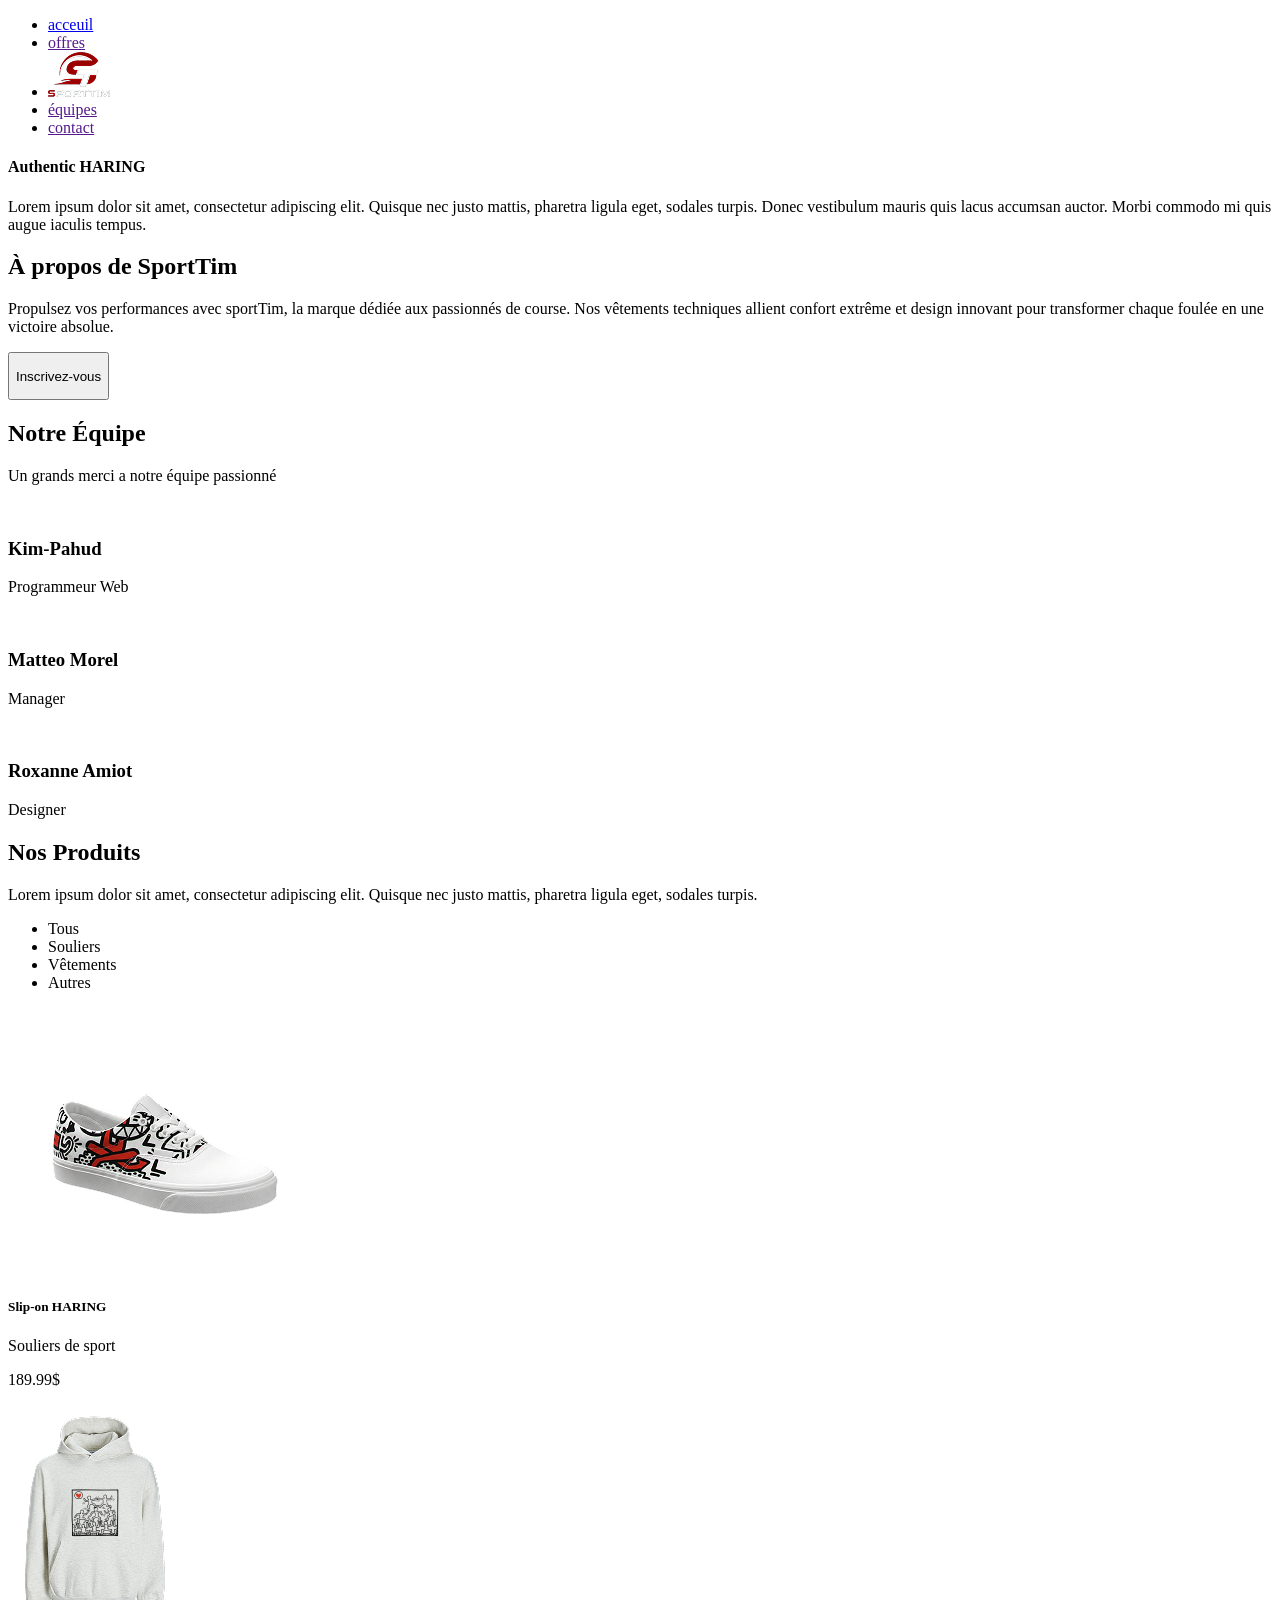
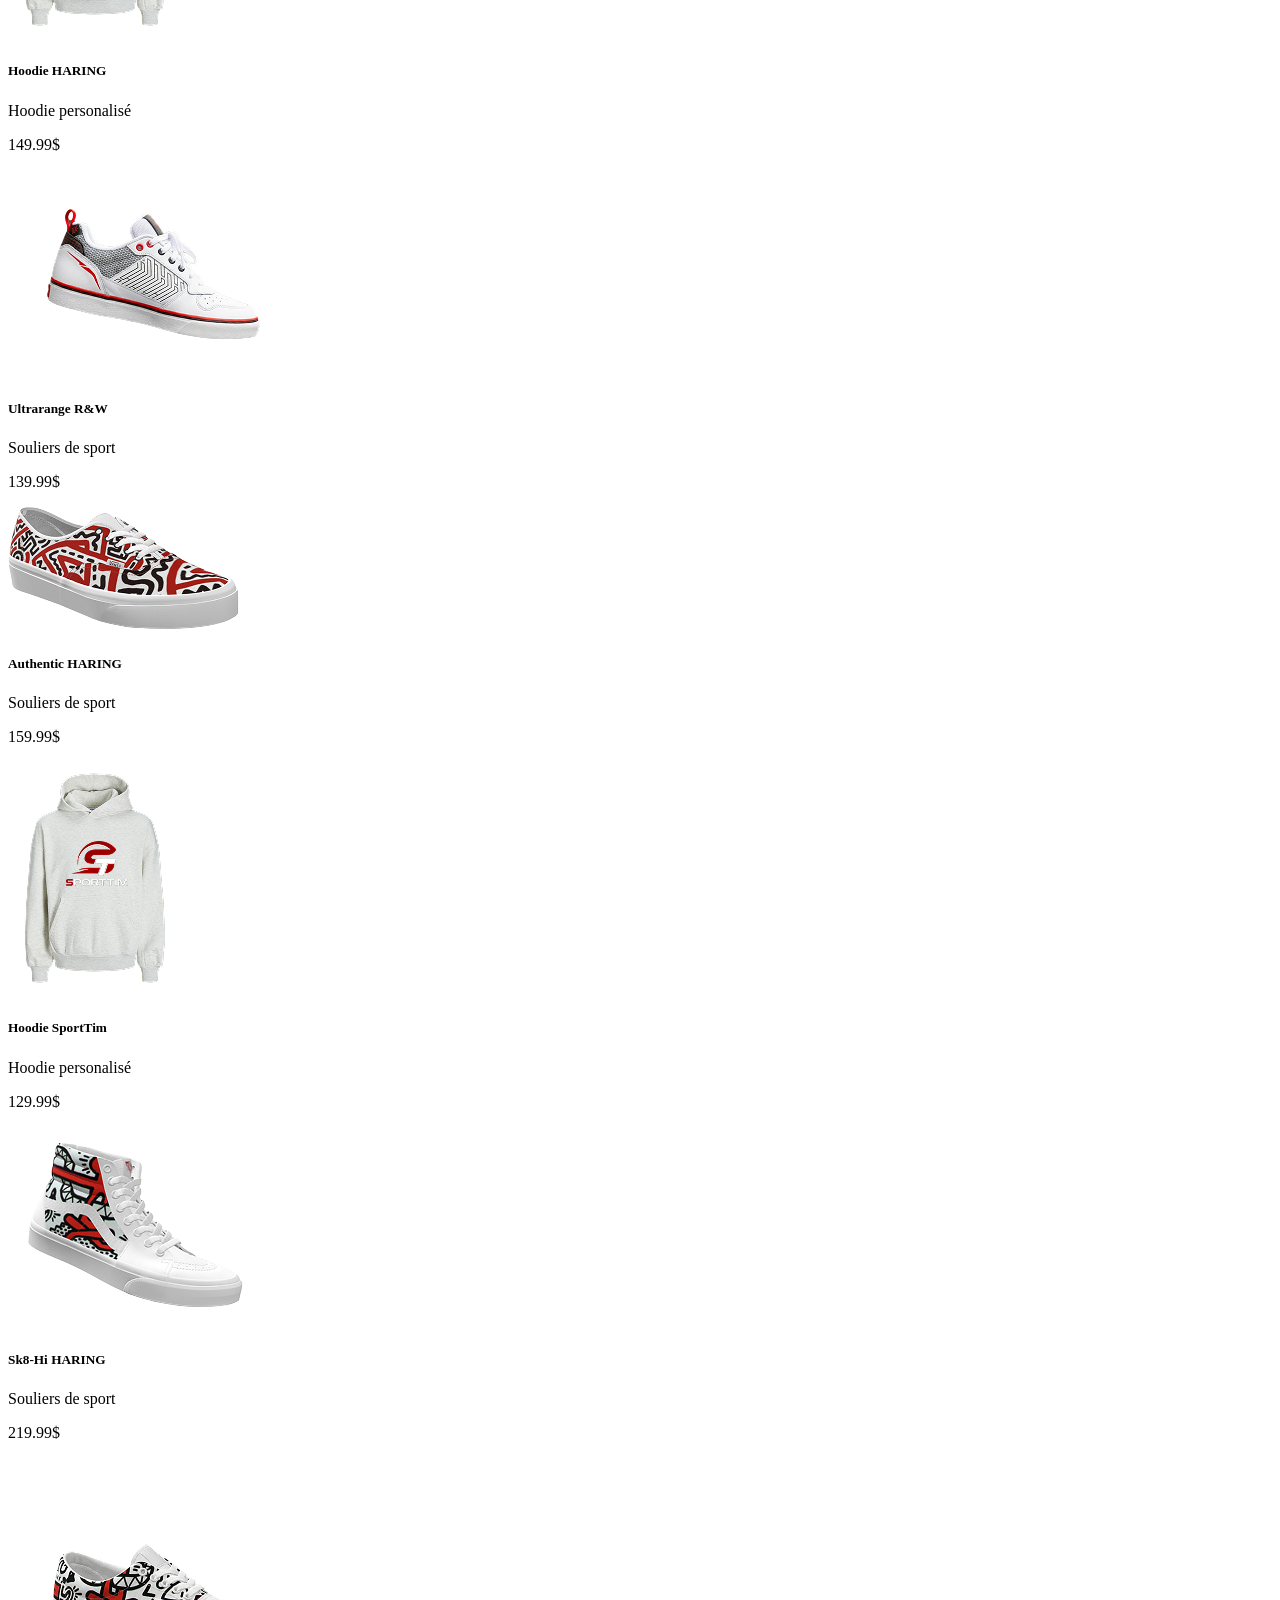
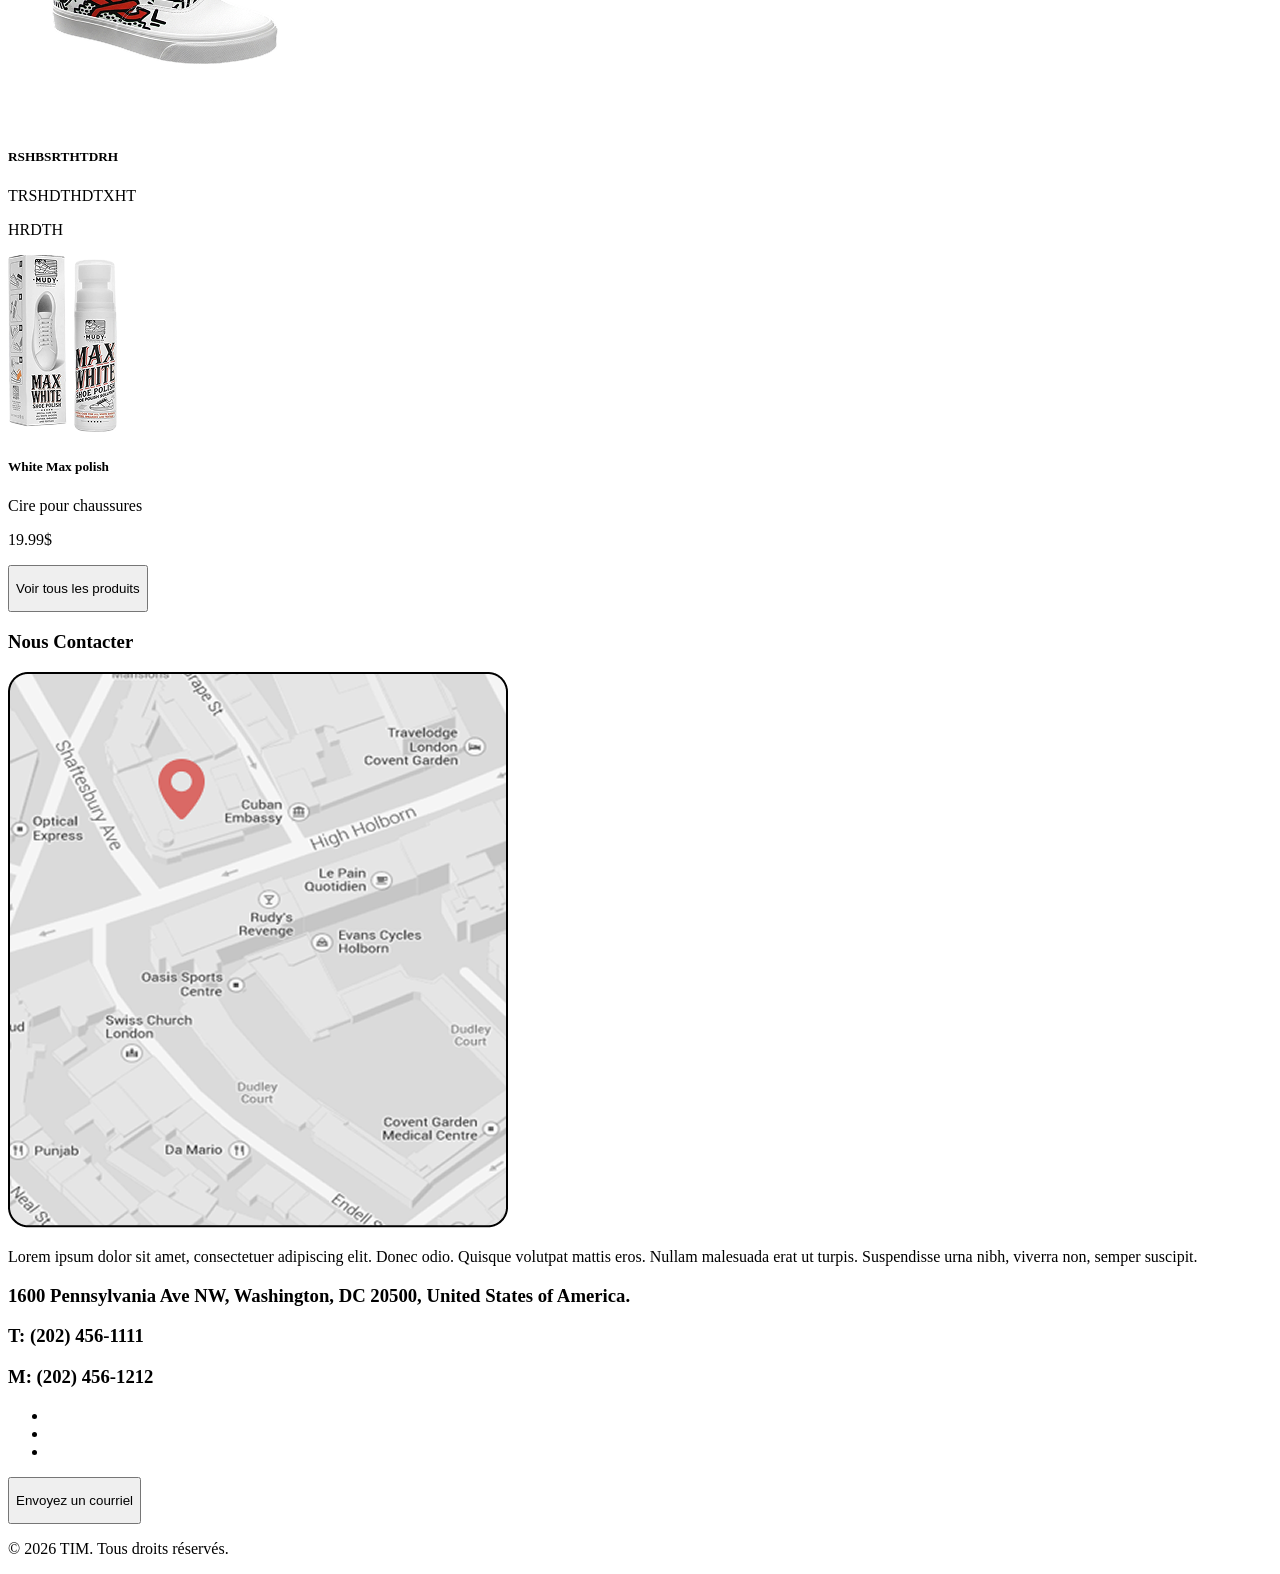
==== index.html @ d2d7f0b5 "Files created + home page HTML done" ====
<!DOCTYPE html>
<html lang="fr">

<head>
    <meta charset="UTF-8">
    <meta name="viewport" content="width=device-width, initial-scale=1.0">
    <link rel="preconnect" href="https://fonts.googleapis.com">
    <link rel="preconnect" href="https://fonts.gstatic.com" crossorigin>
    <link
        href="https://fonts.googleapis.com/css2?family=Encode+Sans:wght@100..900&family=Work+Sans:ital,wght@0,100..900;1,100..900&display=swap"
        rel="stylesheet">
    <link rel="stylesheet" href="normalise.css">
    <link rel="stylesheet" href="styles.css">
    <script src="js/script.js"></script>
    <title>SportTim</title>
</head>

<body>

    <head class="acceuil">
        <div class="wrapper">
            <nav>
                <ul>
                    <li><a href="index.html">acceuil</a></li>
                    <li><a href="">offres</a></li>
                    <li><a href="index.html"><img src="images/Logo.png" alt="logo"></a></li>
                    <li><a href="">équipes</a></li>
                    <li><a href="">contact</a></li>
                </ul>
            </nav>
        </div>
    </head>

    <section class="Ahero">
        <div class="wrapper">
            <div class="HinfoBox">
                <h4>Authentic HARING</h4>
                <p>
                    Lorem ipsum dolor sit amet, consectetur adipiscing elit. Quisque nec justo mattis, pharetra ligula
                    eget, sodales turpis. Donec vestibulum mauris quis lacus accumsan auctor. Morbi commodo mi quis
                    augue iaculis tempus.
                </p>
            </div>
        </div>
    </section>

    <section class="àpropos">
        <div class="wrapper">
            <h1>À propos de SportTim</h1>
            <p>Propulsez vos performances avec sportTim, la marque dédiée aux passionnés de course. Nos vêtements
                techniques allient confort extrême et design innovant pour transformer chaque foulée en une victoire
                absolue.</p>
            <button>
                <p class="p3">Inscrivez-vous</p>
            </button>
        </div>
    </section>

    <section class="team">
        <div class="wrapper">
            <h1>Notre Équipe</h1>
            <p>Un grands merci a notre équipe passionné</p>
            <div class="TeamCardContainer">

                <article class="Acardteam">
                    <img src="" alt="">
                    <h3>Kim-Pahud</h3>
                    <p>Programmeur Web</p>
                </article>

                <article class="Acardteam">
                    <img src="" alt="">
                    <h3>Matteo Morel</h3>
                    <p>Manager</p>
                </article>

                <article class="Acardteam">
                    <img src="" alt="">
                    <h3>Roxanne Amiot</h3>
                    <p>Designer</p>
                </article>
            </div>

        </div>
    </section>

    <section class="Aproduits">
        <div class="wrapper">
            <h1>Nos Produits</h1>
            <p>Lorem ipsum dolor sit amet, consectetur adipiscing elit. Quisque nec justo mattis, pharetra ligula eget,
                sodales turpis. </p>
            <nav>
                <ul>
                    <li><a href=""></a>Tous</li>
                    <li><a href=""></a>Souliers</li>
                    <li><a href=""></a>Vêtements</li>
                    <li><a href=""></a>Autres</li>
                </ul>
            </nav>
            <div class="Aarticlecontainer">
                <article class="Acardproduit">
                    <div class="Acardimage">
                        <img src="images/Produit1.png" alt="Slip-on HARING">
                    </div>
                    <div class="AtextCard">
                        <h5>Slip-on HARING</h5>
                        <p>Souliers de sport</p>
                        <p class="p2">189.99$</p>
                    </div>
                </article>

                <article class="Acardproduit">
                    <div class="Acardimage">
                        <img src="images/Produit2.png" alt="Hoodie HARING">
                    </div>
                    <div class="AtextCard">
                        <h5>Hoodie HARING</h5>
                        <p>Hoodie personalisé</p>
                        <p class="p2">149.99$</p>
                    </div>
                </article>

                <article class="Acardproduit">
                    <div class="Acardimage">
                        <img src="images/Produit3.png" alt="Ultrarange R&W">
                    </div>
                    <div class="AtextCard">
                        <h5>Ultrarange R&W</h5>
                        <p>Souliers de sport</p>
                        <p class="p2">139.99$</p>
                    </div>
                </article>

                <article class="Acardproduit">
                    <div class="Acardimage">
                        <img src="images/Produit4.png" alt="Authentic HARING ">
                    </div>
                    <div class="AtextCard">
                        <h5>Authentic HARING</h5>
                        <p>Souliers de sport</p>
                        <p class="p2">159.99$</p>
                    </div>
                </article>

                <article class="Acardproduit">
                    <div class="Acardimage">
                        <img src="images/Produit5.png" alt="Hoodie SportTim">
                    </div>
                    <div class="AtextCard">
                        <h5>Hoodie SportTim</h5>
                        <p>Hoodie personalisé</p>
                        <p class="p2">129.99$</p>
                    </div>
                </article>

                <article class="Acardproduit">
                    <div class="Acardimage">
                        <img src="images/Produit6.png" alt="Sk8-Hi HARING">
                    </div>
                    <div class="AtextCard">
                        <h5>Sk8-Hi HARING</h5>
                        <p>Souliers de sport</p>
                        <p class="p2">219.99$</p>
                    </div>
                </article>

                <article class="Acardproduit">
                    <div class="Acardimage">
                        <img src="images/Produit1.png" alt="">
                    </div>
                    <div class="AtextCard">
                        <h5>RSHBSRTHTDRH</h5>
                        <p>TRSHDTHDTXHT</p>
                        <p class="p2">HRDTH</p>
                    </div>
                </article>

                <article class="Acardproduit">
                    <div class="Acardimage">
                        <img src="images/Produit8.png" alt="White Max polish">
                    </div>
                    <div class="AtextCard">
                        <h5>White Max polish</h5>
                        <p>Cire pour chaussures</p>
                        <p class="p2">19.99$</p>
                    </div>
                </article>
            </div>
            <button>
                <p class="p3">Voir tous les produits</p>
            </button>
        </div>

    </section>

    <section class="Alocalisation">
        <div class="wrapper">
            <div class="mapBigBox">
                <h3>Nous Contacter</h3>
                <img src="images/Map.png" alt="google map screen">
                <div class="mapTextBox">
                    <p>Lorem ipsum dolor sit amet, consectetuer adipiscing elit. Donec odio. Quisque volutpat mattis
                        eros.
                        Nullam malesuada erat ut turpis. Suspendisse urna nibh, viverra non, semper suscipit.</p>
                    <h3>1600 Pennsylvania Ave NW, Washington,
                        DC 20500, United States of America.
                    </h3>
                    <h3>T: (202) 456-1111</h3>
                    <h3>M: (202) 456-1212</h3>

                    <nav>
                        <ul>
                            <li><a href=""><!-- social media icon 1--></a></li>
                            <li><a href=""><!-- social media icon 2--></a></li>
                            <li><a href=""><!-- social media icon 3--></a></li>
                        </ul>
                    </nav>
                </div>
                <button>
                    <p class="p3">Envoyez un courriel</p>
                </button>
            </div>
        </div>
    </section>

    <footer class="acceuil">
        <div class="wrapper">
            <p class="p2">© 2026 TIM. Tous droits réservés.</p>
            <!-- go top icon -->
        </div>
    </footer>
</body>

</html>
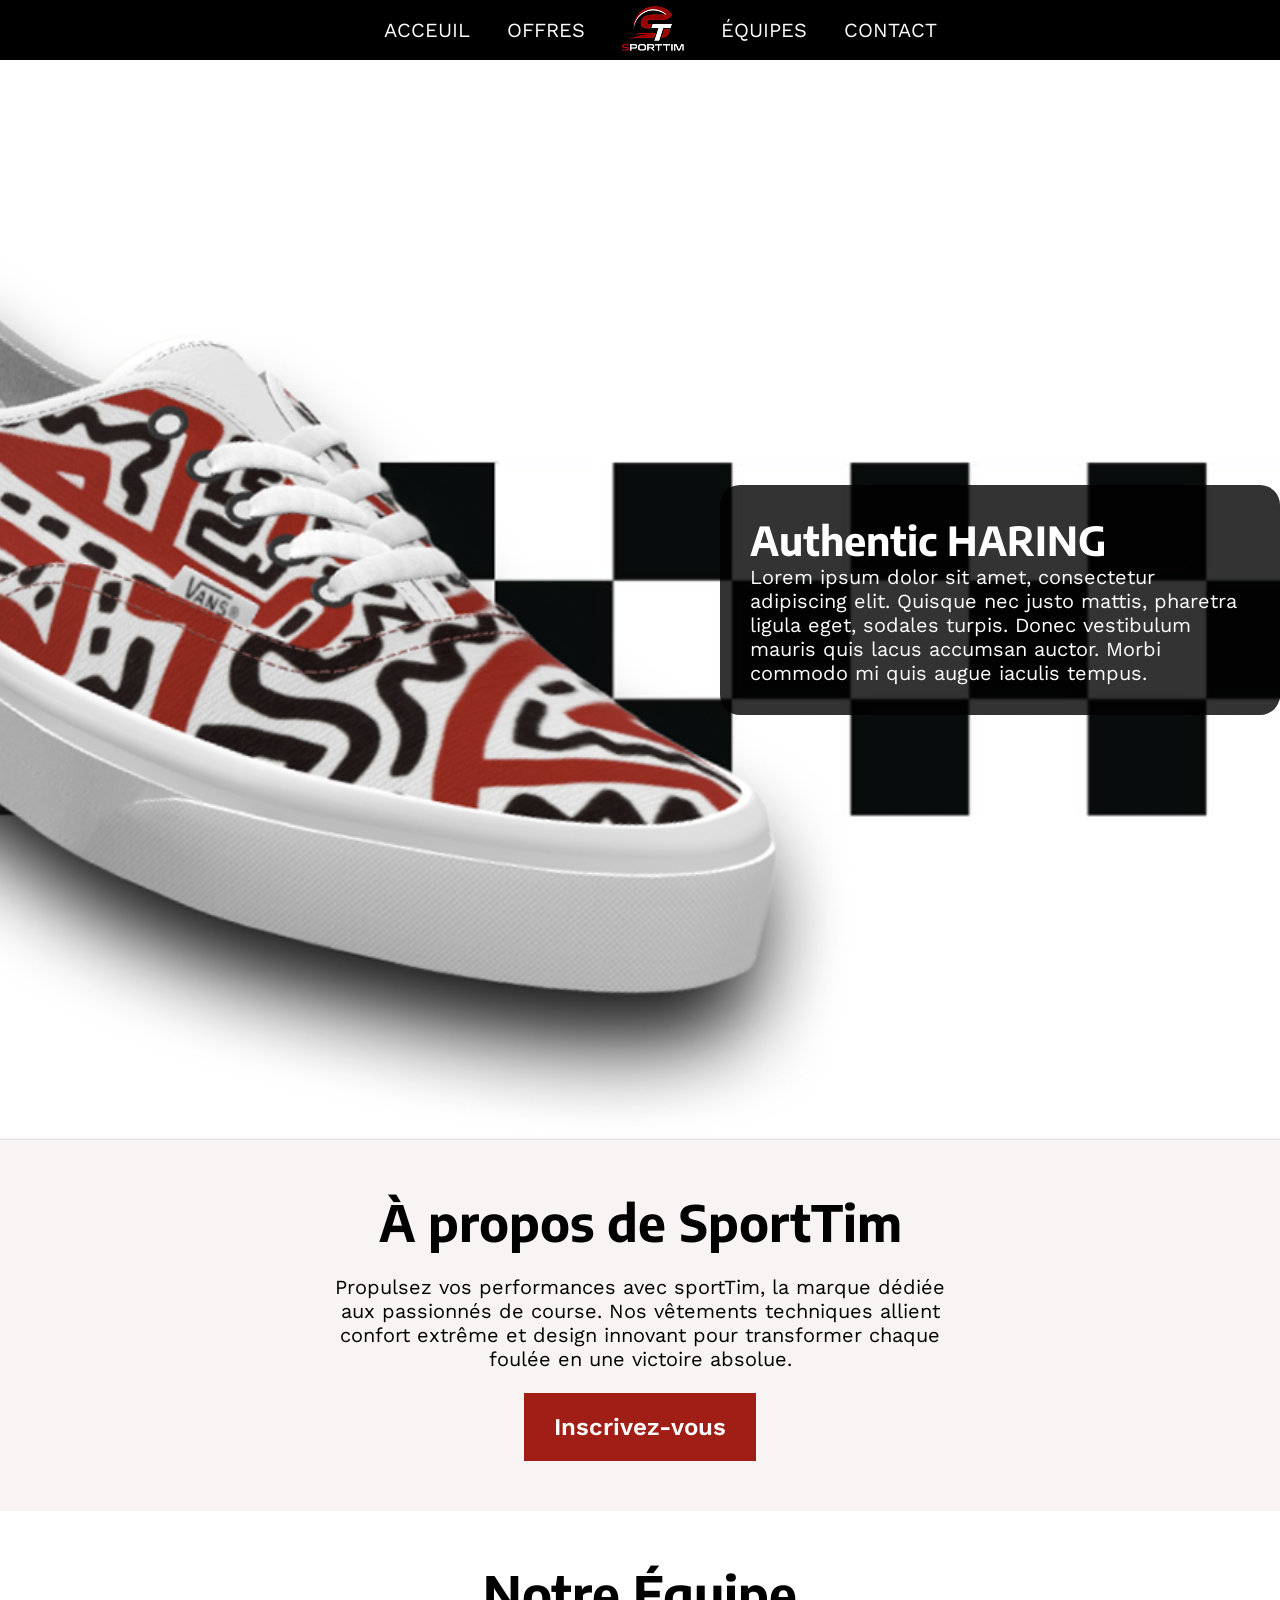
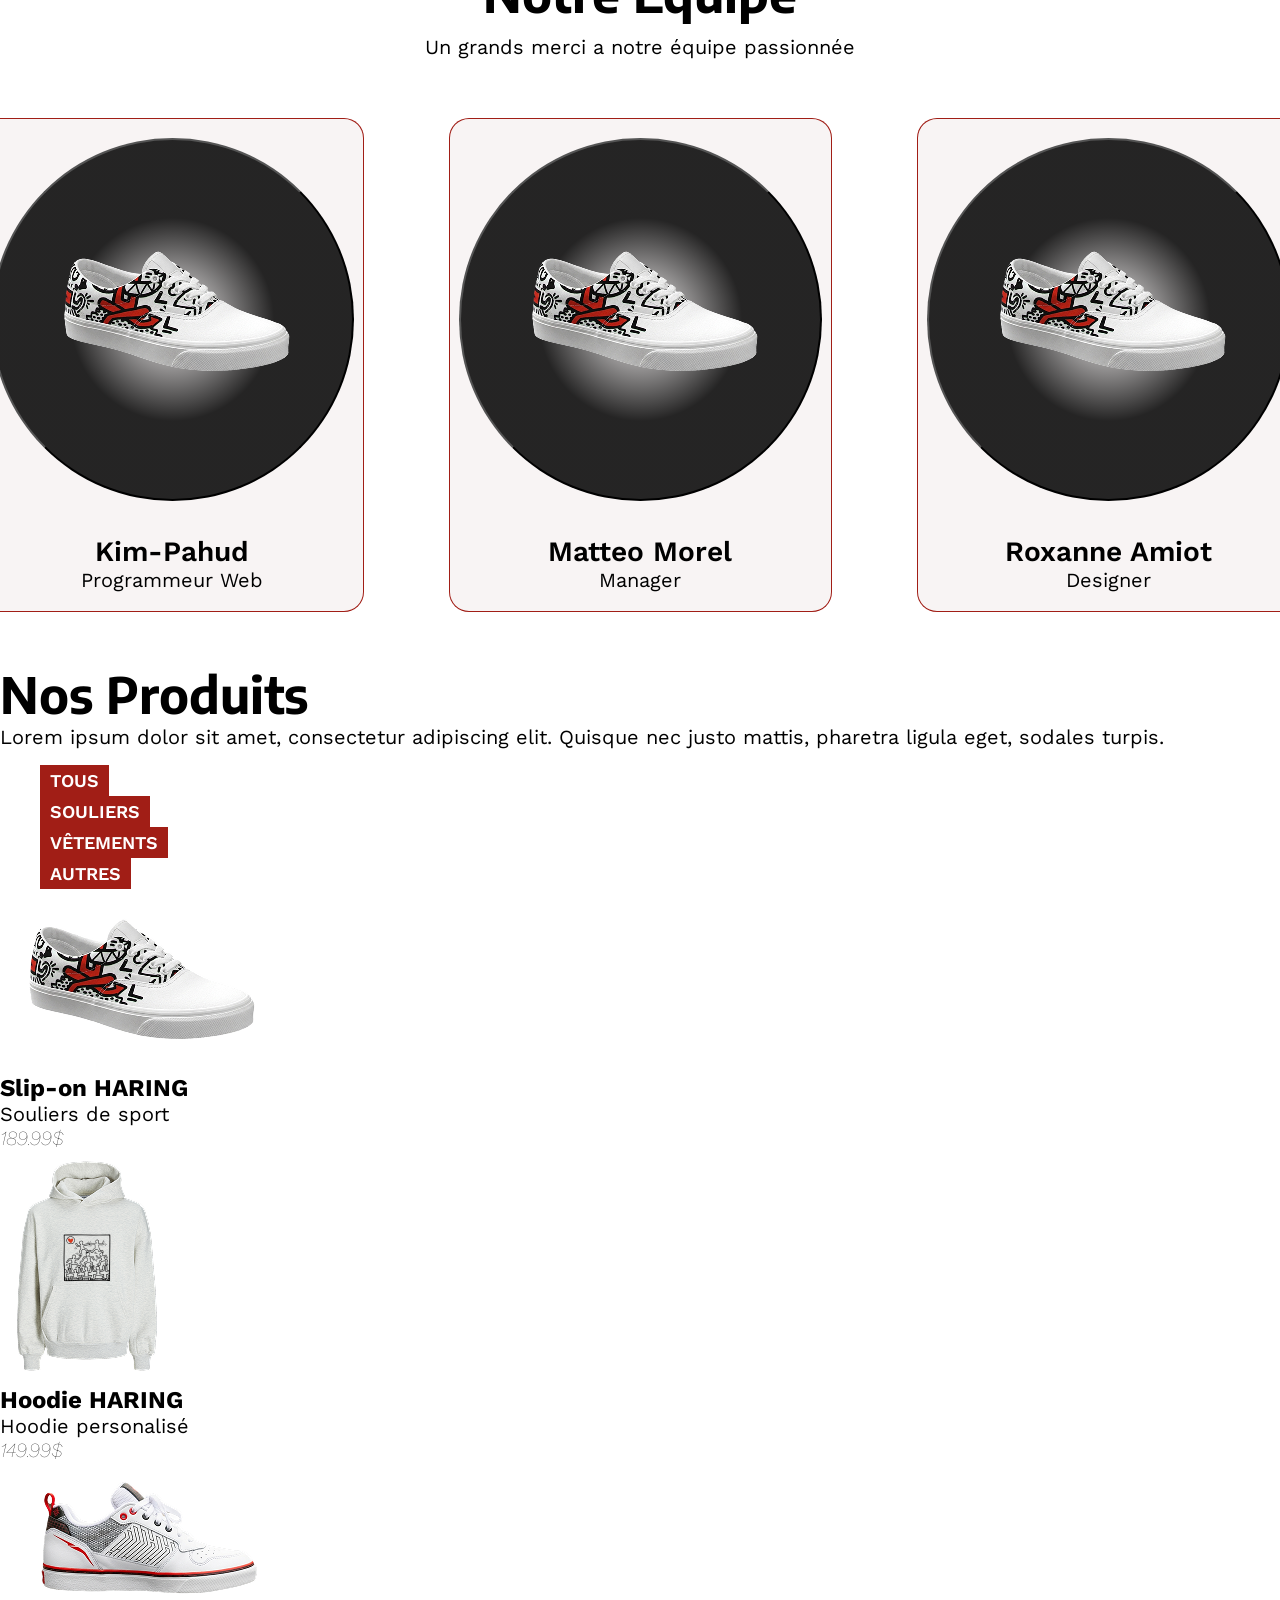
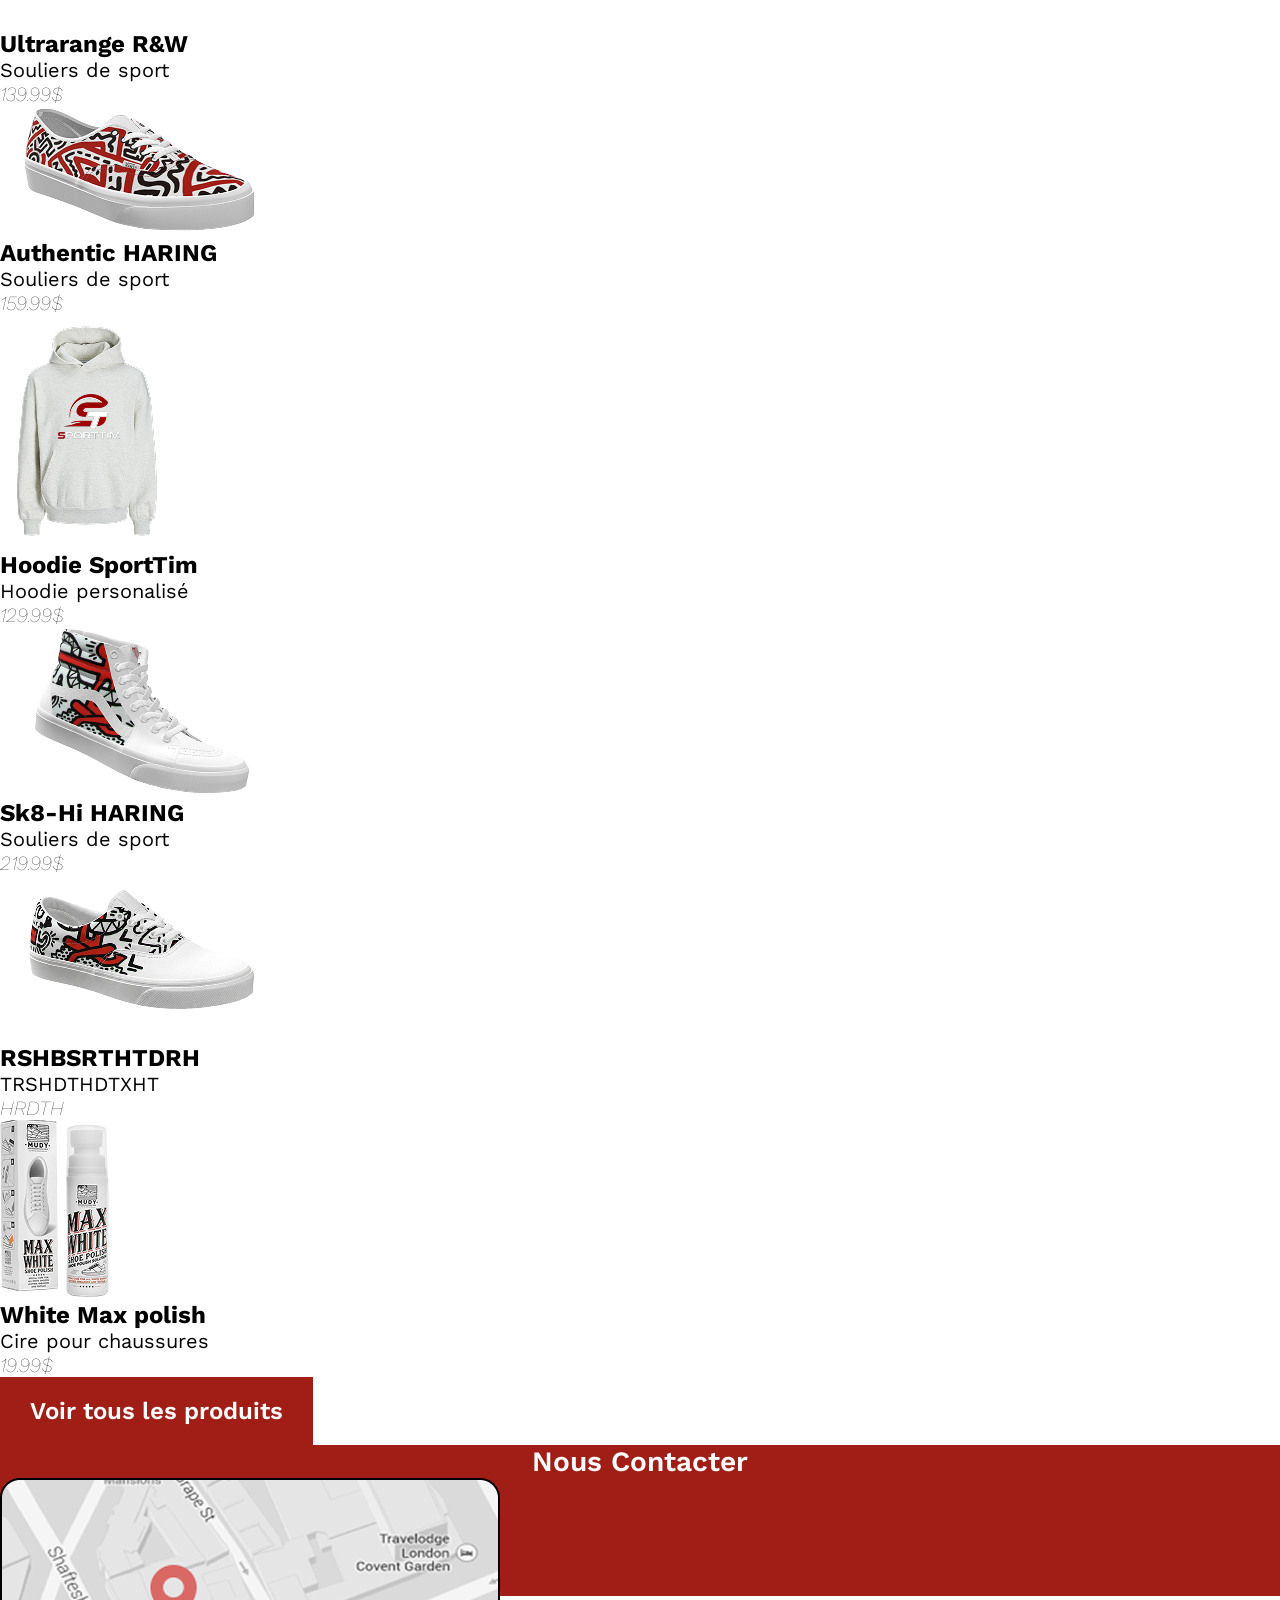
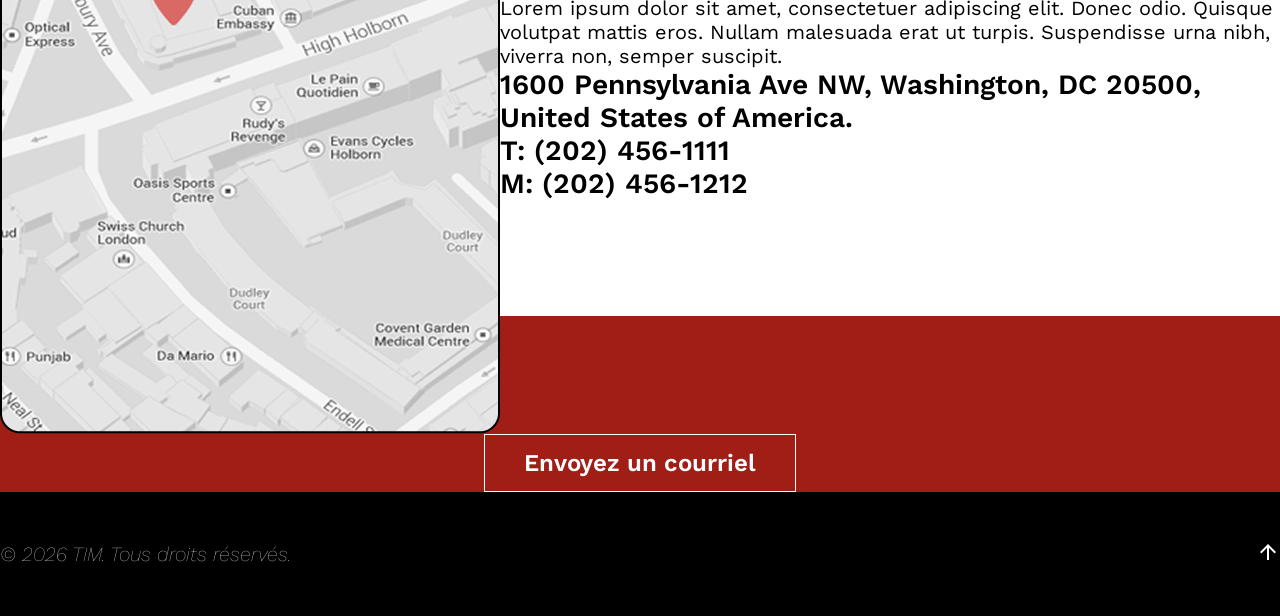
==== commit 72a98541: "Home page css progression" ====
--- a/index.html
+++ b/index.html
@@ -9,29 +9,42 @@
     <link
         href="https://fonts.googleapis.com/css2?family=Encode+Sans:wght@100..900&family=Work+Sans:ital,wght@0,100..900;1,100..900&display=swap"
         rel="stylesheet">
-    <link rel="stylesheet" href="normalise.css">
-    <link rel="stylesheet" href="styles.css">
-    <script src="js/script.js"></script>
+
+    <link rel="stylesheet"
+        href="https://fonts.googleapis.com/css2?family=Material+Symbols+Outlined:opsz,wght,FILL,GRAD@24,400,0,0" />
+    <link rel="stylesheet"
+        href="https://fonts.googleapis.com/css2?family=Material+Symbols+Outlined:opsz,wght,FILL,GRAD@24,400,0,0" />
+    <link rel="stylesheet" href="css/normalise.css">
+    <link rel="stylesheet" href="css/styles.css">
+    <script src="js/script.js" defer></script>
     <title>SportTim</title>
 </head>
 
 <body>
 
-    <head class="acceuil">
-        <div class="wrapper">
-            <nav>
+    <header class="acceuil">
+        <div class="wrapper">
+            <nav class="main">
                 <ul>
-                    <li><a href="index.html">acceuil</a></li>
-                    <li><a href="">offres</a></li>
-                    <li><a href="index.html"><img src="images/Logo.png" alt="logo"></a></li>
-                    <li><a href="">équipes</a></li>
-                    <li><a href="">contact</a></li>
+                    <li><a href="index.html">
+                            <p>acceuil</p>
+                        </a></li>
+                    <li><a href="">
+                            <p>offres</p>
+                        </a></li>
+                    <li><a class="navlogo" href="index.html"><img src="images/Logo.png" alt="logo"></a></li>
+                    <li><a href="#team">
+                            <p>équipes</p>
+                        </a></li>
+                    <li><a href="#localisation">
+                            <p>contact</p>
+                        </a></li>
                 </ul>
             </nav>
         </div>
-    </head>
-
-    <section class="Ahero">
+    </header>
+
+    <section class="Ahero" id="top">
         <div class="wrapper">
             <div class="HinfoBox">
                 <h4>Authentic HARING</h4>
@@ -47,35 +60,39 @@
     <section class="àpropos">
         <div class="wrapper">
             <h1>À propos de SportTim</h1>
-            <p>Propulsez vos performances avec sportTim, la marque dédiée aux passionnés de course. Nos vêtements
-                techniques allient confort extrême et design innovant pour transformer chaque foulée en une victoire
+            <p>Propulsez vos performances avec sportTim, la marque dédiée <br>aux passionnés de course. Nos vêtements
+                techniques allient <br>confort extrême et design innovant pour transformer chaque <br>foulée en une
+                victoire
                 absolue.</p>
-            <button>
+            <button class="BTstyle1">
                 <p class="p3">Inscrivez-vous</p>
             </button>
         </div>
     </section>
 
-    <section class="team">
+    <section class="team" id="team">
         <div class="wrapper">
             <h1>Notre Équipe</h1>
-            <p>Un grands merci a notre équipe passionné</p>
+            <p>Un grands merci a notre équipe passionnée</p>
             <div class="TeamCardContainer">
 
                 <article class="Acardteam">
-                    <img src="" alt="">
+                    <button class="teamImageContainer">
+                    </button>
                     <h3>Kim-Pahud</h3>
                     <p>Programmeur Web</p>
                 </article>
 
                 <article class="Acardteam">
-                    <img src="" alt="">
+                    <button class="teamImageContainer">
+                    </button>
                     <h3>Matteo Morel</h3>
                     <p>Manager</p>
                 </article>
 
                 <article class="Acardteam">
-                    <img src="" alt="">
+                    <button class="teamImageContainer">
+                    </button>
                     <h3>Roxanne Amiot</h3>
                     <p>Designer</p>
                 </article>
@@ -91,10 +108,18 @@
                 sodales turpis. </p>
             <nav>
                 <ul>
-                    <li><a href=""></a>Tous</li>
-                    <li><a href=""></a>Souliers</li>
-                    <li><a href=""></a>Vêtements</li>
-                    <li><a href=""></a>Autres</li>
+                    <li><button class="BTstyle3">
+                            <p class="p4">Tous</p>
+                        </button></li>
+                    <li><button class="BTstyle3">
+                            <p class="p4">Souliers</p>
+                        </button></li>
+                    <li><button class="BTstyle3">
+                            <p class="p4">Vêtements</p>
+                        </button></li>
+                    <li><button class="BTstyle3">
+                            <p class="p4">Autres</p>
+                        </button></li>
                 </ul>
             </nav>
             <div class="Aarticlecontainer">
@@ -186,37 +211,55 @@
                     </div>
                 </article>
             </div>
-            <button>
+            <button class="BTstyle1">
                 <p class="p3">Voir tous les produits</p>
             </button>
         </div>
 
     </section>
 
-    <section class="Alocalisation">
+    <section class="Alocalisation" id="localisation">
         <div class="wrapper">
             <div class="mapBigBox">
                 <h3>Nous Contacter</h3>
-                <img src="images/Map.png" alt="google map screen">
-                <div class="mapTextBox">
-                    <p>Lorem ipsum dolor sit amet, consectetuer adipiscing elit. Donec odio. Quisque volutpat mattis
-                        eros.
-                        Nullam malesuada erat ut turpis. Suspendisse urna nibh, viverra non, semper suscipit.</p>
-                    <h3>1600 Pennsylvania Ave NW, Washington,
-                        DC 20500, United States of America.
-                    </h3>
-                    <h3>T: (202) 456-1111</h3>
-                    <h3>M: (202) 456-1212</h3>
-
-                    <nav>
-                        <ul>
-                            <li><a href=""><!-- social media icon 1--></a></li>
-                            <li><a href=""><!-- social media icon 2--></a></li>
-                            <li><a href=""><!-- social media icon 3--></a></li>
-                        </ul>
-                    </nav>
+                <div class="maptext">
+                    <img src="images/Map.png" alt="google map screen">
+                    <div class="mapTextBox">
+                        <p>Lorem ipsum dolor sit amet, consectetuer adipiscing elit. Donec odio. Quisque volutpat mattis
+                            eros.
+                            Nullam malesuada erat ut turpis. Suspendisse urna nibh, viverra non, semper suscipit.</p>
+                        <h3>1600 Pennsylvania Ave NW, Washington,
+                            DC 20500, United States of America.
+                        </h3>
+                        <h3>T: (202) 456-1111</h3>
+                        <h3>M: (202) 456-1212</h3>
+
+                        <nav>
+                            <ul>
+                                <li>
+                                    <a href=""><span class="material-symbols-outlined">
+                                            help
+                                        </span><!-- social media icon 1-->
+                                    </a>
+                                </li>
+                                <li>
+                                    <a href=""><span class="material-symbols-outlined">
+                                            help
+                                        </span><!-- social media icon 2-->
+                                    </a>
+                                </li>
+                                <li>
+                                    <a href=""><span class="material-symbols-outlined">
+                                            help
+                                        </span><!-- social media icon 3-->
+                                    </a>
+                                </li>
+                            </ul>
+                        </nav>
+                    </div>
                 </div>
-                <button>
+
+                <button class="BTstyle2">
                     <p class="p3">Envoyez un courriel</p>
                 </button>
             </div>
@@ -226,7 +269,9 @@
     <footer class="acceuil">
         <div class="wrapper">
             <p class="p2">© 2026 TIM. Tous droits réservés.</p>
-            <!-- go top icon -->
+            <a href="#top"><span class="material-symbols-outlined">
+                    arrow_upward
+                </span></a>
         </div>
     </footer>
 </body>
--- a/css/styles.css
+++ b/css/styles.css
@@ -0,0 +1,290 @@
+/************* GÉNÉRAL *************/
+
+
+html {
+    box-sizing: border-box;
+}
+
+*,
+*::before,
+*::after {
+    box-sizing: inherit;
+}
+
+
+
+/************* ELEMENTS *************/
+
+/**--------- BASE ---------**/
+
+body {
+    margin: 0px;
+}
+
+.wrapper {
+    margin: 0 auto;
+    max-width: 1319px;
+}
+
+
+/**--------- MISE EN PAGE ---------**/
+
+h1 {
+    font: bold 3.125rem "Encode Sans", sans-serif;
+    letter-spacing: 5%;
+    margin: 0px;
+}
+
+h2 {
+    font: bold 2.25rem "Work Sans", sans-serif;
+    letter-spacing: 3%;
+    margin: 0px;
+}
+
+h3 {
+    font: 600 1.75rem "Work Sans", sans-serif;
+    margin: 0px;
+}
+
+h4 {
+    font: bold 2.5rem "Encode Sans", sans-serif;
+    letter-spacing: 5%;
+    margin: 0px;
+}
+
+h5 {
+    font: bold 1.5rem "Work Sans", sans-serif;
+    margin: 0px;
+}
+
+p {
+    font: normal 1.25rem "Work Sans", sans-serif;
+    margin: 0px;
+}
+
+.p2 {
+    font: italic lighter 1.25rem "Work Sans", sans-serif;
+    margin: 0px;
+}
+
+.p3 {
+    font: 600 1.5rem "Work Sans", sans-serif;
+    margin: 0px !important;
+}
+
+.p4 {
+    font: 600 1.125rem "Work Sans", sans-serif;
+    margin: 0px;
+}
+
+.BTstyle1 {
+    border: none;
+    padding: 0;
+    margin: 0;
+    cursor: pointer;
+    outline: none;
+    padding: 20px 30px;
+    background-color: #A11E16;
+    color: white;
+}
+
+.BTstyle2 {
+    border: none;
+    padding: 0;
+    margin: 0;
+    cursor: pointer;
+    outline: none;
+    padding: 15px 40px;
+    background-color: #A11E16;
+    box-shadow: inset 0 0 0 1px white;
+    color: white;
+}
+
+.BTstyle3 {
+    border: none;
+    padding: 0;
+    margin: 0;
+    cursor: pointer;
+    outline: none;
+    padding: 5px 10px;
+    background-color: #A11E16;
+    color: white;
+}
+
+a {
+    color: white;
+    text-decoration: none;
+}
+
+
+
+/************* COMPONENTS *************/
+
+
+/**--------- COMPONENTS COMMUNS ---------**/
+
+/**---------header----------**/
+
+header {
+    background-color: black;
+}
+
+header nav {
+    min-height: 60px;
+    display: flex;
+    justify-content: center;
+}
+
+header ul {
+    margin: 0px;
+    display: flex;
+    align-items: center;
+    gap: 37px
+}
+
+nav ul {
+    list-style: none;
+}
+
+nav a {
+    color: white;
+    text-decoration: none;
+}
+
+nav p {
+    text-transform: uppercase;
+}
+
+/**---------footer----------**/
+
+
+footer {
+    background-color: black;
+    color: white;
+}
+
+footer .wrapper {
+    display: flex;
+    justify-content: space-between;
+    align-items: center;
+    min-height: 124px;
+}
+
+/**--------- PAGE ACCEUIL----------**/
+
+/**---------hero----------**/
+
+.Ahero {
+    background: url(../images/HERO.png) center/cover no-repeat;
+}
+
+.Ahero .wrapper {
+    display: flex;
+    justify-content: flex-end;
+    align-items: center;
+    height: 1080px;
+}
+
+.HinfoBox {
+    background-color: rgba(0, 0, 0, 0.8);
+    border-radius: 20px;
+    color: white;
+    padding: 30px;
+    max-width: 560px;
+}
+
+/**---------section à propos----------**/
+
+
+.àpropos {
+    background-color: #F8F4F4;
+    min-height: 334px;
+    text-align: center;
+}
+
+.àpropos h1 {
+    padding-top: 50px;
+}
+
+.àpropos p {
+    margin: 22px 0;
+}
+
+.àpropos button {
+    margin-bottom: 50px;
+}
+
+/**---------section team----------**/
+
+
+.team {
+    text-align: center;
+    background-color: white;
+}
+
+.team h1 {
+    margin: 50px 0 11px;
+}
+
+.team h3 {
+    margin-top: 32px;
+}
+
+.team .wrapper>p:first-of-type {
+    margin-bottom: 59px;
+}
+
+.TeamCardContainer {
+    display: flex;
+    justify-content: center;
+    align-items: center;
+    gap: 85px;
+    margin-bottom: 50px;
+}
+
+.teamImageContainer {
+    background:
+        url(../images/Produit1.png) center no-repeat,
+        radial-gradient(circle at center,
+            rgba(255, 255, 255, 0.25) 0%,
+            rgba(0, 0, 0, 0.85) 40%);
+    border-radius: 100vw;
+    padding: 0px;
+    cursor: pointer;
+    width: 363px;
+    height: 363px;
+
+}
+
+.Acardteam {
+    background-color: #F8F4F4;
+    box-shadow: inset 0 0 0 1px #A11E16;
+    padding: 20px 10px;
+    border-radius: 20px;
+}
+
+/**---------section produits----------**/
+
+
+
+/**---------section localisation----------**/
+
+
+.mapBigBox {
+    text-align: center;
+    background-color: #A11E16;
+    color: white;
+}
+
+.maptext {
+    display: flex;
+    justify-content: space-between;
+    align-items: center;
+}
+
+.mapTextBox {
+    background-color: white;
+    color: black;
+    text-align: left;
+    max-height: 623px;
+}
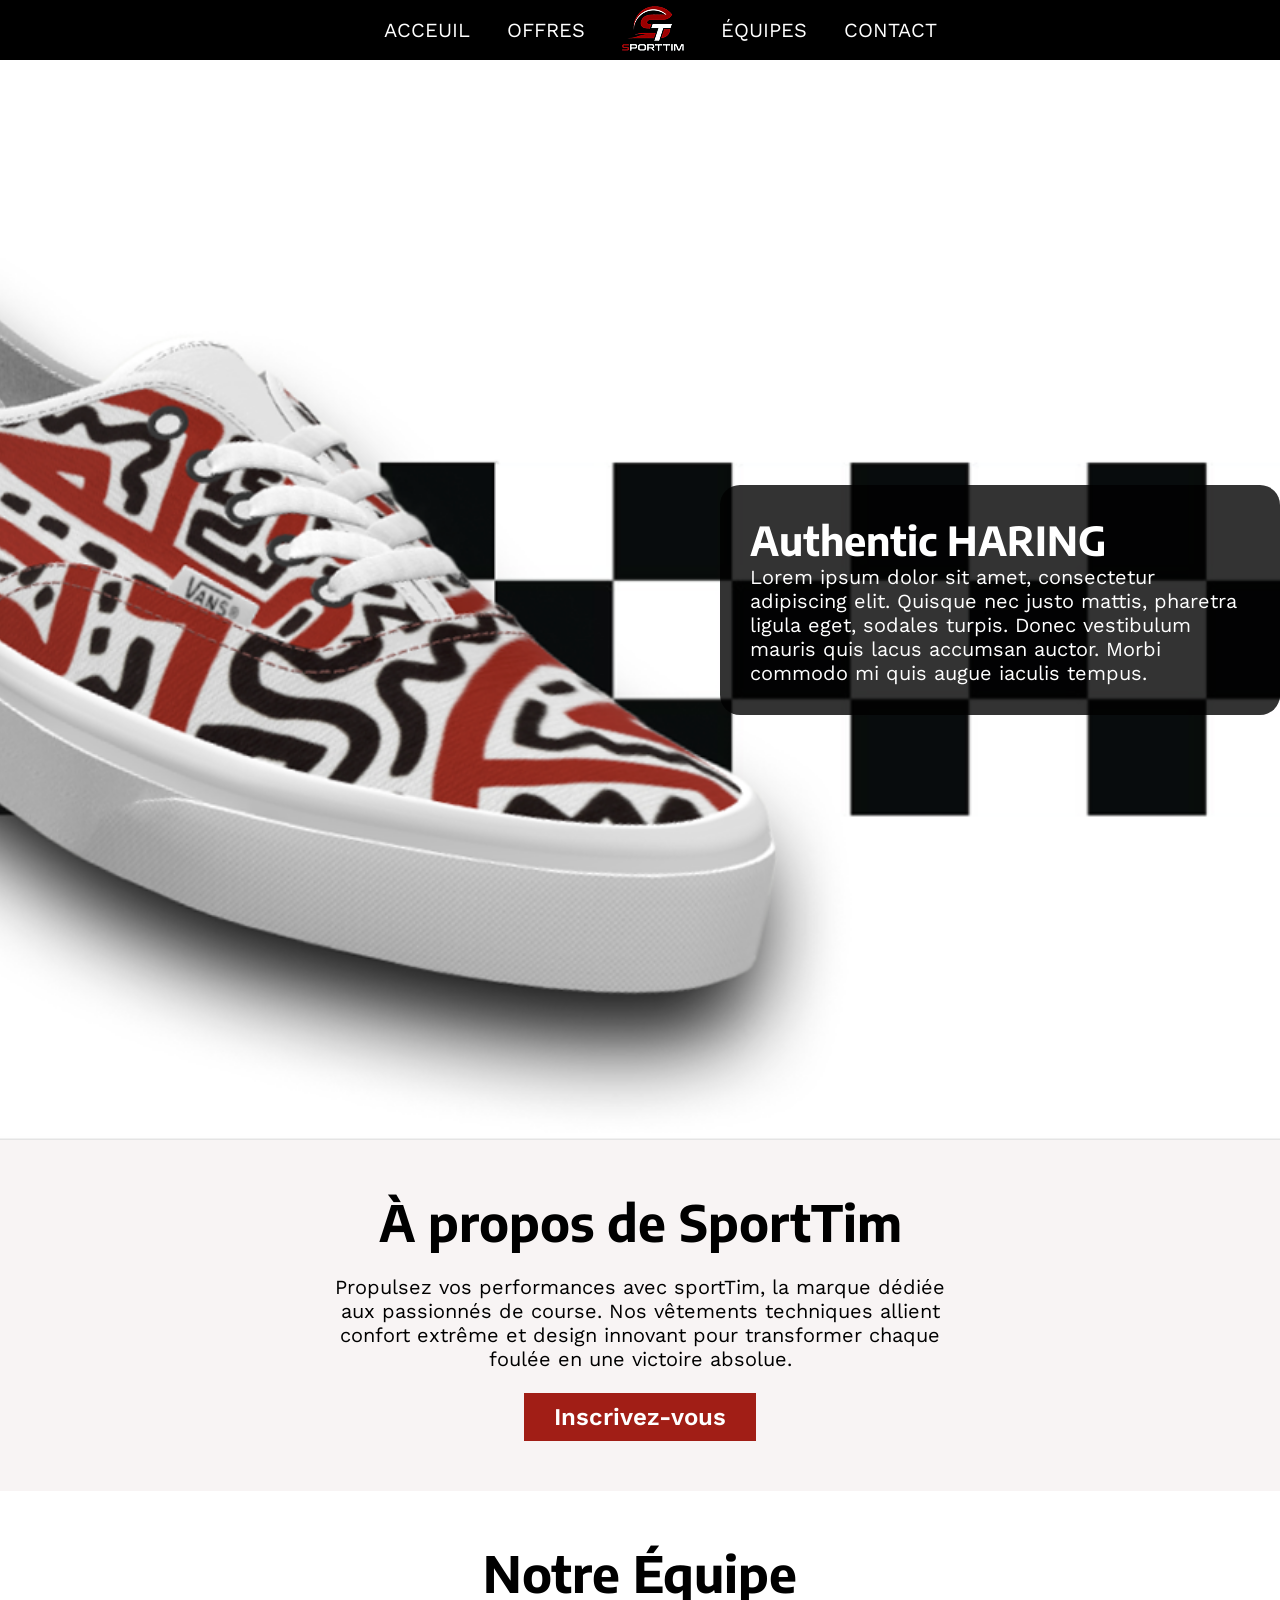
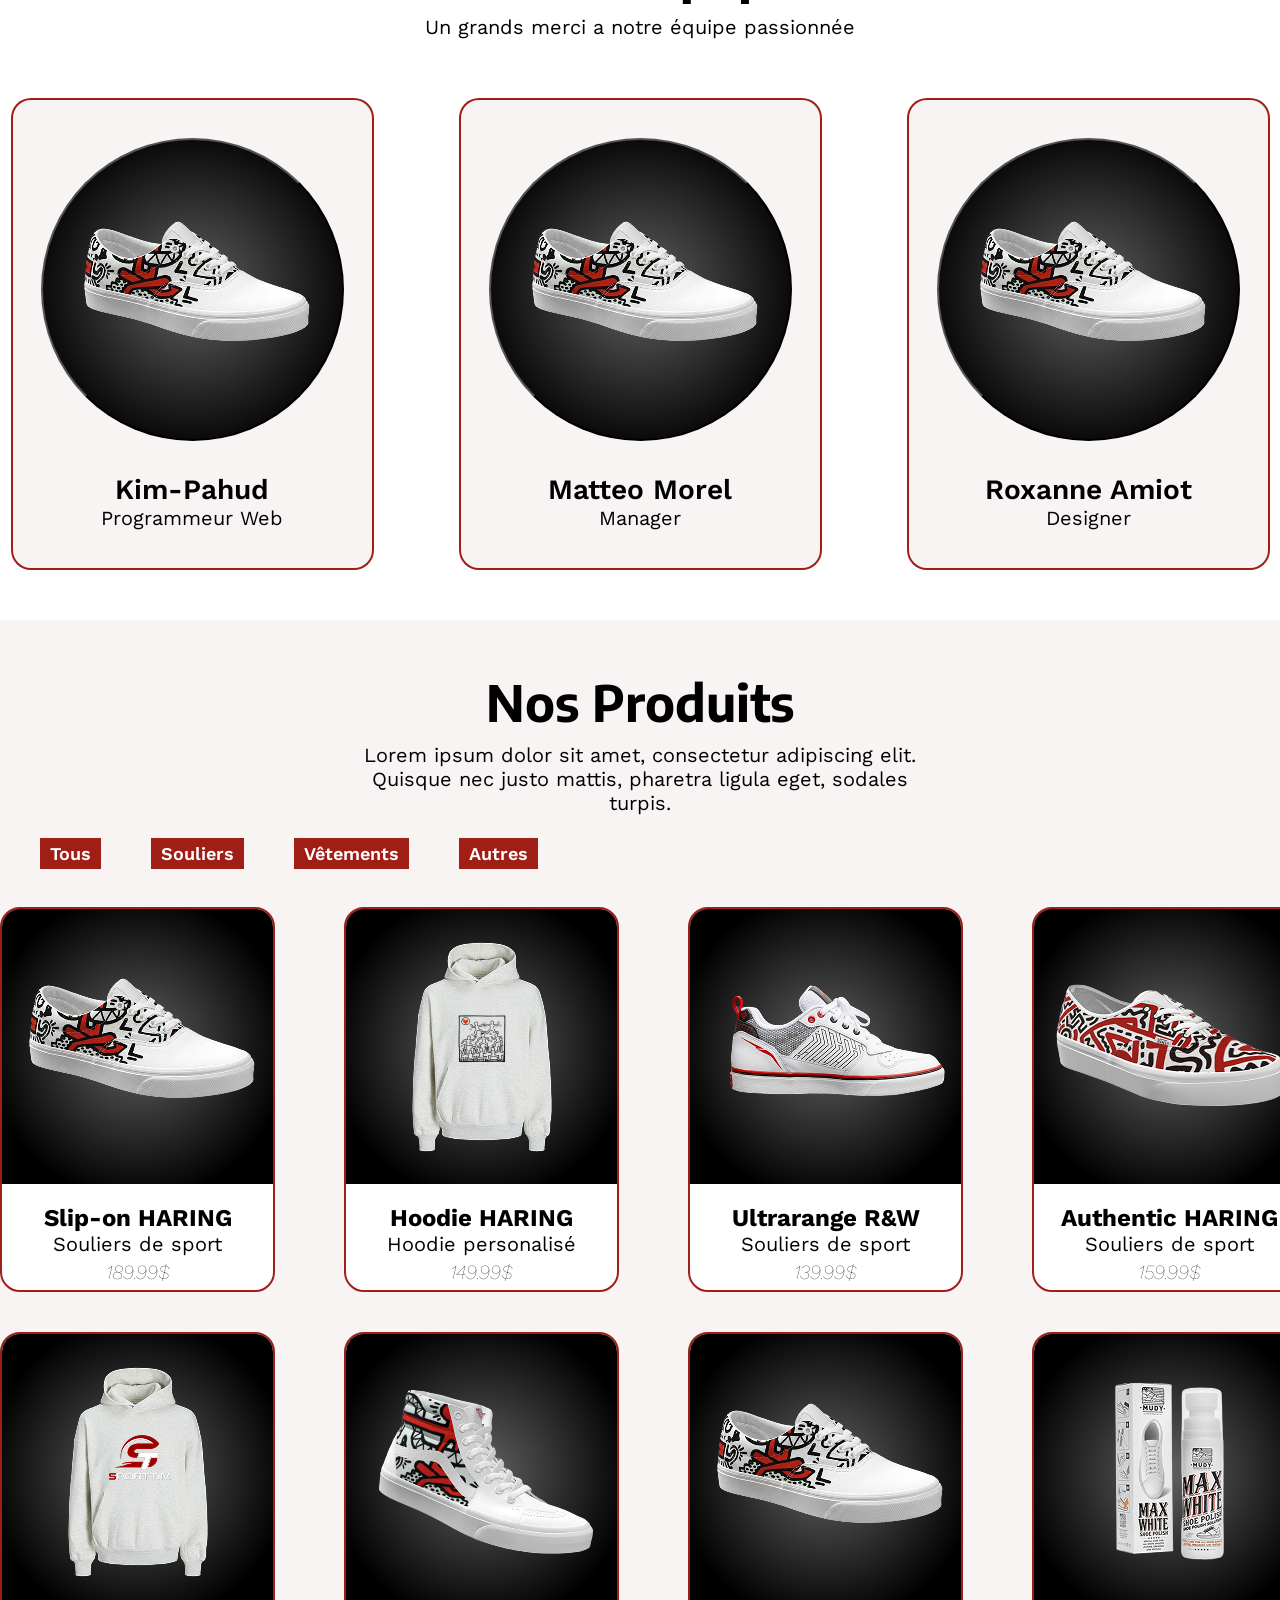
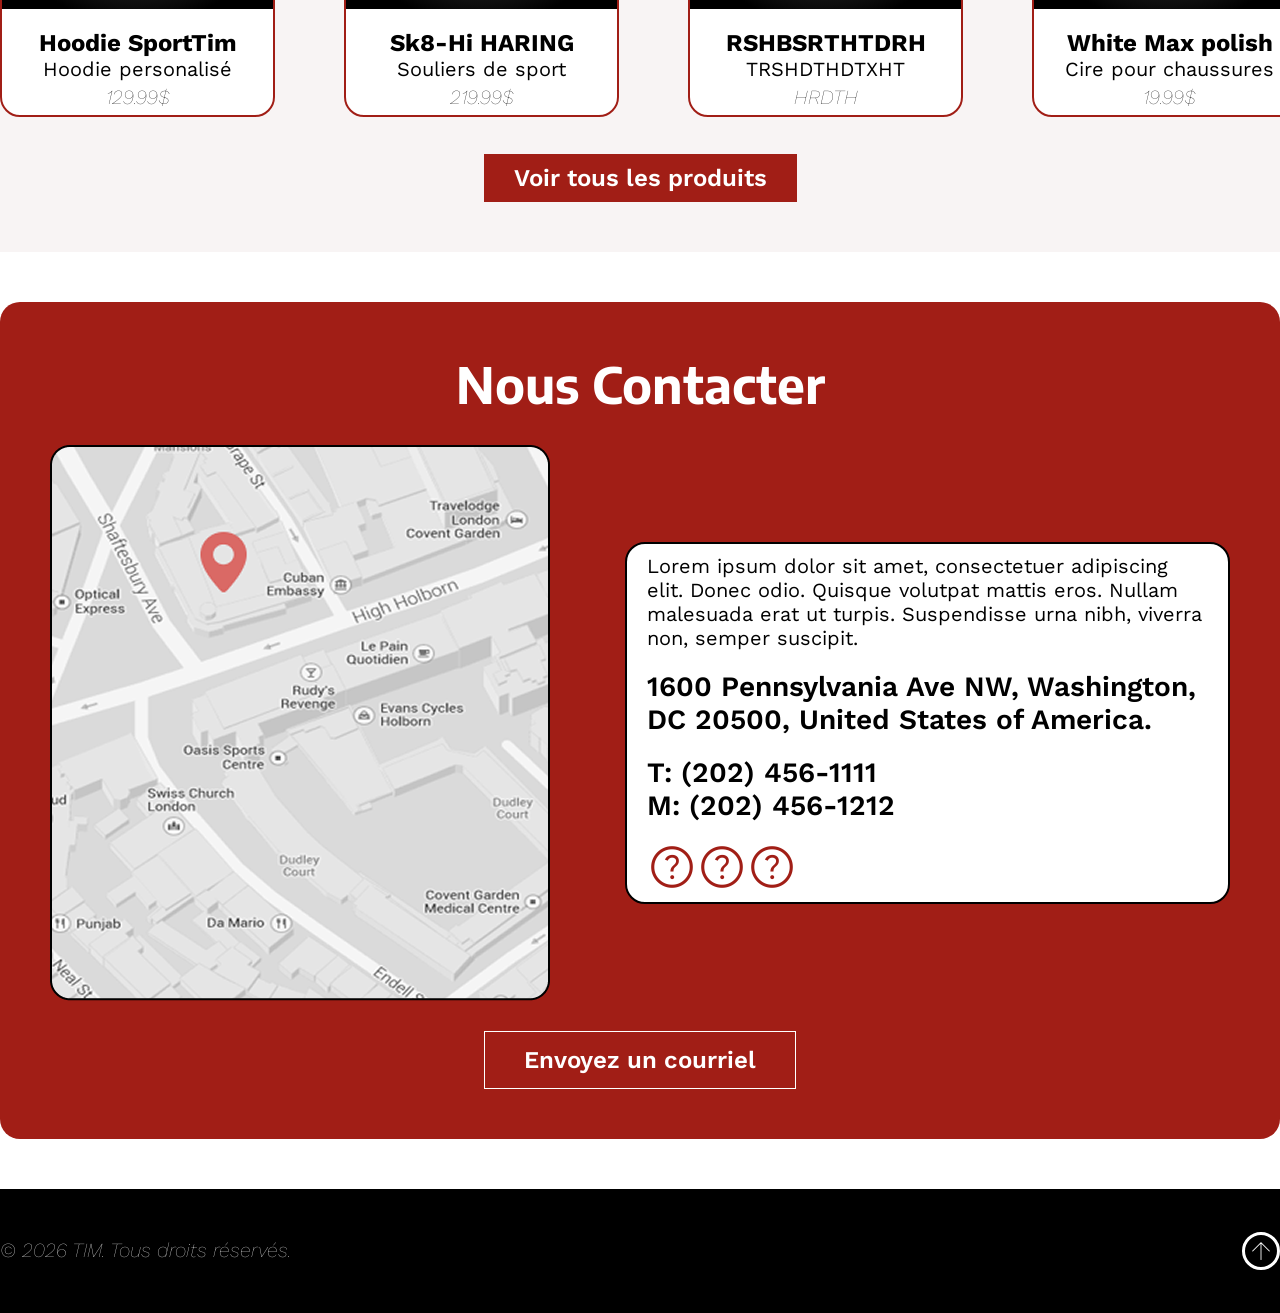
==== commit b0b9c746: "Fin css  Acceuil + Création 2 autres pages HTML" ====
--- a/index.html
+++ b/index.html
@@ -15,7 +15,9 @@
     <link rel="stylesheet"
         href="https://fonts.googleapis.com/css2?family=Material+Symbols+Outlined:opsz,wght,FILL,GRAD@24,400,0,0" />
     <link rel="stylesheet" href="css/normalise.css">
+    <link rel="stylesheet" href="css/hover-min.css">
     <link rel="stylesheet" href="css/styles.css">
+
     <script src="js/script.js" defer></script>
     <title>SportTim</title>
 </head>
@@ -26,17 +28,17 @@
         <div class="wrapper">
             <nav class="main">
                 <ul>
-                    <li><a href="index.html">
+                    <li><a href="index.html" class="hvr-underline-from-center">
                             <p>acceuil</p>
                         </a></li>
-                    <li><a href="">
+                    <li><a href="#offres" class="hvr-underline-from-center">
                             <p>offres</p>
                         </a></li>
-                    <li><a class="navlogo" href="index.html"><img src="images/Logo.png" alt="logo"></a></li>
-                    <li><a href="#team">
+                    <li><a class="navlogo hvr-grow" href="index.html"><img src="images/Logo.png" alt="logo"></a></li>
+                    <li><a href="#team" class="hvr-underline-from-center">
                             <p>équipes</p>
                         </a></li>
-                    <li><a href="#localisation">
+                    <li><a href="#localisation" class="hvr-underline-from-center">
                             <p>contact</p>
                         </a></li>
                 </ul>
@@ -60,11 +62,11 @@
     <section class="àpropos">
         <div class="wrapper">
             <h1>À propos de SportTim</h1>
-            <p>Propulsez vos performances avec sportTim, la marque dédiée <br>aux passionnés de course. Nos vêtements
-                techniques allient <br>confort extrême et design innovant pour transformer chaque <br>foulée en une
+            <p>Propulsez vos performances avec sportTim, la marque dédiée aux passionnés de course. Nos vêtements
+                techniques allient confort extrême et design innovant pour transformer chaque foulée en une
                 victoire
                 absolue.</p>
-            <button class="BTstyle1">
+            <button class="BTstyle1 hvr-underline-from-center">
                 <p class="p3">Inscrivez-vous</p>
             </button>
         </div>
@@ -77,21 +79,21 @@
             <div class="TeamCardContainer">
 
                 <article class="Acardteam">
-                    <button class="teamImageContainer">
+                    <button class="teamImageContainer hvr-grow">
                     </button>
                     <h3>Kim-Pahud</h3>
                     <p>Programmeur Web</p>
                 </article>
 
                 <article class="Acardteam">
-                    <button class="teamImageContainer">
+                    <button class="teamImageContainer hvr-grow">
                     </button>
                     <h3>Matteo Morel</h3>
                     <p>Manager</p>
                 </article>
 
                 <article class="Acardteam">
-                    <button class="teamImageContainer">
+                    <button class="teamImageContainer hvr-grow">
                     </button>
                     <h3>Roxanne Amiot</h3>
                     <p>Designer</p>
@@ -101,119 +103,162 @@
         </div>
     </section>
 
-    <section class="Aproduits">
+    <section class="Aproduits" id="offres">
         <div class="wrapper">
             <h1>Nos Produits</h1>
             <p>Lorem ipsum dolor sit amet, consectetur adipiscing elit. Quisque nec justo mattis, pharetra ligula eget,
                 sodales turpis. </p>
             <nav>
                 <ul>
-                    <li><button class="BTstyle3">
+                    <li><button class="BTstyle3 hvr-grow">
                             <p class="p4">Tous</p>
                         </button></li>
-                    <li><button class="BTstyle3">
+                    <li><button class="BTstyle3 hvr-grow">
                             <p class="p4">Souliers</p>
                         </button></li>
-                    <li><button class="BTstyle3">
+                    <li><button class="BTstyle3 hvr-grow">
                             <p class="p4">Vêtements</p>
                         </button></li>
-                    <li><button class="BTstyle3">
+                    <li><button class="BTstyle3 hvr-grow">
                             <p class="p4">Autres</p>
                         </button></li>
                 </ul>
             </nav>
             <div class="Aarticlecontainer">
-                <article class="Acardproduit">
-                    <div class="Acardimage">
-                        <img src="images/Produit1.png" alt="Slip-on HARING">
-                    </div>
-                    <div class="AtextCard">
-                        <h5>Slip-on HARING</h5>
-                        <p>Souliers de sport</p>
-                        <p class="p2">189.99$</p>
-                    </div>
-                </article>
-
-                <article class="Acardproduit">
-                    <div class="Acardimage">
-                        <img src="images/Produit2.png" alt="Hoodie HARING">
-                    </div>
-                    <div class="AtextCard">
-                        <h5>Hoodie HARING</h5>
-                        <p>Hoodie personalisé</p>
-                        <p class="p2">149.99$</p>
-                    </div>
-                </article>
-
-                <article class="Acardproduit">
-                    <div class="Acardimage">
-                        <img src="images/Produit3.png" alt="Ultrarange R&W">
-                    </div>
-                    <div class="AtextCard">
-                        <h5>Ultrarange R&W</h5>
-                        <p>Souliers de sport</p>
-                        <p class="p2">139.99$</p>
-                    </div>
-                </article>
-
-                <article class="Acardproduit">
-                    <div class="Acardimage">
-                        <img src="images/Produit4.png" alt="Authentic HARING ">
-                    </div>
-                    <div class="AtextCard">
-                        <h5>Authentic HARING</h5>
-                        <p>Souliers de sport</p>
-                        <p class="p2">159.99$</p>
-                    </div>
-                </article>
-
-                <article class="Acardproduit">
-                    <div class="Acardimage">
-                        <img src="images/Produit5.png" alt="Hoodie SportTim">
-                    </div>
-                    <div class="AtextCard">
-                        <h5>Hoodie SportTim</h5>
-                        <p>Hoodie personalisé</p>
-                        <p class="p2">129.99$</p>
-                    </div>
-                </article>
-
-                <article class="Acardproduit">
-                    <div class="Acardimage">
-                        <img src="images/Produit6.png" alt="Sk8-Hi HARING">
-                    </div>
-                    <div class="AtextCard">
-                        <h5>Sk8-Hi HARING</h5>
-                        <p>Souliers de sport</p>
-                        <p class="p2">219.99$</p>
-                    </div>
-                </article>
-
-                <article class="Acardproduit">
-                    <div class="Acardimage">
-                        <img src="images/Produit1.png" alt="">
-                    </div>
-                    <div class="AtextCard">
-                        <h5>RSHBSRTHTDRH</h5>
-                        <p>TRSHDTHDTXHT</p>
-                        <p class="p2">HRDTH</p>
-                    </div>
-                </article>
-
-                <article class="Acardproduit">
-                    <div class="Acardimage">
-                        <img src="images/Produit8.png" alt="White Max polish">
-                    </div>
-                    <div class="AtextCard">
-                        <h5>White Max polish</h5>
-                        <p>Cire pour chaussures</p>
-                        <p class="p2">19.99$</p>
-                    </div>
-                </article>
+
+                <a href="fiche-produit.html" class="hvr-bounce-in">
+                    <article class="Acardproduit">
+                        <div class="Acardimage">
+                            <img src="images/Produit1.png" alt="Slip-on HARING">
+                        </div>
+                        <div class="AtextCard">
+                            <h5>Slip-on HARING</h5>
+                            <p>Souliers de sport</p>
+                            <p class="p2">189.99$</p>
+                        </div>
+                    </article>
+                </a>
+
+
+
+
+                <a href="fiche-produit.html" class="hvr-bounce-in">
+                    <article class="Acardproduit">
+                        <div class="Acardimage">
+                            <img src="images/Produit2.png" alt="Hoodie HARING">
+                        </div>
+                        <div class="AtextCard">
+                            <h5>Hoodie HARING</h5>
+                            <p>Hoodie personalisé</p>
+                            <p class="p2">149.99$</p>
+                        </div>
+                    </article>
+                </a>
+
+
+
+
+                <a href="fiche-produit.html" class="hvr-bounce-in">
+                    <article class="Acardproduit">
+                        <div class="Acardimage">
+                            <img src="images/Produit3.png" alt="Ultrarange R&W">
+                        </div>
+                        <div class="AtextCard">
+                            <h5>Ultrarange R&W</h5>
+                            <p>Souliers de sport</p>
+                            <p class="p2">139.99$</p>
+                        </div>
+                    </article>
+                </a>
+
+
+
+
+                <a href="fiche-produit.html" class="hvr-bounce-in">
+                    <article class="Acardproduit">
+                        <div class="Acardimage">
+                            <img src="images/Produit4.png" alt="Authentic HARING ">
+                        </div>
+                        <div class="AtextCard">
+                            <h5>Authentic HARING</h5>
+                            <p>Souliers de sport</p>
+                            <p class="p2">159.99$</p>
+                        </div>
+                    </article>
+                </a>
+
+
+
+
+                <a href="fiche-produit.html" class="hvr-bounce-in">
+                    <article class="Acardproduit">
+                        <div class="Acardimage">
+                            <img src="images/Produit5.png" alt="Hoodie SportTim">
+                        </div>
+                        <div class="AtextCard">
+                            <h5>Hoodie SportTim</h5>
+                            <p>Hoodie personalisé</p>
+                            <p class="p2">129.99$</p>
+                        </div>
+                    </article>
+                </a>
+
+
+
+
+                <a href="fiche-produit.html" class="hvr-bounce-in">
+                    <article class="Acardproduit">
+                        <div class="Acardimage">
+                            <img src="images/Produit6.png" alt="Sk8-Hi HARING">
+                        </div>
+                        <div class="AtextCard">
+                            <h5>Sk8-Hi HARING</h5>
+                            <p>Souliers de sport</p>
+                            <p class="p2">219.99$</p>
+                        </div>
+                    </article>
+                </a>
+
+
+
+
+                <a href="fiche-produit.html" class="hvr-bounce-in">
+                    <article class="Acardproduit">
+                        <div class="Acardimage">
+                            <img src="images/Produit1.png" alt="">
+                        </div>
+                        <div class="AtextCard">
+                            <h5>RSHBSRTHTDRH</h5>
+                            <p>TRSHDTHDTXHT</p>
+                            <p class="p2">HRDTH</p>
+                        </div>
+                    </article>
+                </a>
+
+
+
+
+                <a href="fiche-produit.html" class="hvr-bounce-in">
+                    <article class="Acardproduit">
+                        <div class="Acardimage">
+                            <img src="images/Produit8.png" alt="White Max polish">
+                        </div>
+                        <div class="AtextCard">
+                            <h5>White Max polish</h5>
+                            <p>Cire pour chaussures</p>
+                            <p class="p2">19.99$</p>
+                        </div>
+                    </article>
+                </a>
+
+
             </div>
-            <button class="BTstyle1">
-                <p class="p3">Voir tous les produits</p>
-            </button>
+            <a href="liste-articles.html">
+                <button class="BTstyle1 hvr-underline-from-center">
+                    <p class="p3">Voir tous les produits</p>
+                </button>
+            </a>
+
         </div>
 
     </section>
@@ -221,8 +266,8 @@
     <section class="Alocalisation" id="localisation">
         <div class="wrapper">
             <div class="mapBigBox">
-                <h3>Nous Contacter</h3>
-                <div class="maptext">
+                <h1>Nous Contacter</h1>
+                <div class="mapettext">
                     <img src="images/Map.png" alt="google map screen">
                     <div class="mapTextBox">
                         <p>Lorem ipsum dolor sit amet, consectetuer adipiscing elit. Donec odio. Quisque volutpat mattis
@@ -258,10 +303,12 @@
                         </nav>
                     </div>
                 </div>
-
-                <button class="BTstyle2">
-                    <p class="p3">Envoyez un courriel</p>
-                </button>
+                <a href="mailto:Kphd64@gmail.com">
+                    <button class="BTstyle2 hvr-underline-from-center">
+                        <p class="p3">Envoyez un courriel</p>
+                    </button>
+                </a>
+
             </div>
         </div>
     </section>
@@ -269,7 +316,8 @@
     <footer class="acceuil">
         <div class="wrapper">
             <p class="p2">© 2026 TIM. Tous droits réservés.</p>
-            <a href="#top"><span class="material-symbols-outlined">
+            <a href="#top" class="hvr-grow">
+                <span class="material-symbols-outlined">
                     arrow_upward
                 </span></a>
         </div>
--- a/css/styles.css
+++ b/css/styles.css
@@ -63,7 +63,7 @@
 }
 
 .p2 {
-    font: italic lighter 1.25rem "Work Sans", sans-serif;
+    font: italic lighter 1.25rem/23.5px "Work Sans", sans-serif;
     margin: 0px;
 }
 
@@ -83,7 +83,7 @@
     margin: 0;
     cursor: pointer;
     outline: none;
-    padding: 20px 30px;
+    padding: 10px 30px;
     background-color: #A11E16;
     color: white;
 }
@@ -111,6 +111,20 @@
     color: white;
 }
 
+.hvr-underline-from-center:hover:before {
+    background: white;
+    height: 1px;
+    bottom: 10px;
+    left: 10%;
+    right: 10%;
+}
+
+.hvr-underline-from-center::before {
+    background: white;
+    height: 1px;
+    bottom: 10px;
+}
+
 a {
     color: white;
     text-decoration: none;
@@ -127,6 +141,9 @@
 
 header {
     background-color: black;
+    position: sticky;
+    top: 0;
+    z-index: 1000;
 }
 
 header nav {
@@ -135,15 +152,29 @@
     justify-content: center;
 }
 
+header .hvr-underline-from-center::before {
+    background: white;
+    height: 1px;
+    bottom: 0px;
+}
+
+header .hvr-underline-from-center:hover::before {
+    background: white;
+    height: 1px;
+    bottom: 0px;
+    left: 0%;
+    right: 0%;
+}
+
 header ul {
-    margin: 0px;
-    display: flex;
-    align-items: center;
     gap: 37px
 }
 
 nav ul {
     list-style: none;
+    margin: 0px;
+    display: flex;
+    align-items: center;
 }
 
 nav a {
@@ -168,6 +199,13 @@
     justify-content: space-between;
     align-items: center;
     min-height: 124px;
+}
+
+footer .material-symbols-outlined {
+    border-radius: 100%;
+    font-weight: 100;
+    font-size: 2rem;
+    border: 3px white solid;
 }
 
 /**--------- PAGE ACCEUIL----------**/
@@ -207,7 +245,8 @@
 }
 
 .àpropos p {
-    margin: 22px 0;
+    max-width: 633px;
+    margin: 22px auto;
 }
 
 .àpropos button {
@@ -245,41 +284,117 @@
 .teamImageContainer {
     background:
         url(../images/Produit1.png) center no-repeat,
-        radial-gradient(circle at center,
-            rgba(255, 255, 255, 0.25) 0%,
-            rgba(0, 0, 0, 0.85) 40%);
+        radial-gradient(56.12% 56.12% at 50% 50%, #616161 0%, #000 100%);
     border-radius: 100vw;
     padding: 0px;
     cursor: pointer;
-    width: 363px;
-    height: 363px;
+    width: 303px;
+    height: 303px;
 
 }
 
 .Acardteam {
     background-color: #F8F4F4;
-    box-shadow: inset 0 0 0 1px #A11E16;
-    padding: 20px 10px;
+    box-shadow: inset 0 0 0 2px #A11E16;
+    padding: 40px 10px;
     border-radius: 20px;
+    min-width: 363px;
 }
 
 /**---------section produits----------**/
 
 
+.Aproduits {
+    text-align: center;
+    background-color: #F8F4F4;
+}
+
+.Aproduits h1 {
+    padding-top: 50px;
+}
+
+.Aproduits h5 {
+    margin: 20px 0 0 0;
+}
+
+.Aproduits .wrapper>p:first-of-type {
+    max-width: 562px;
+    margin: 10px auto 23px;
+}
+
+.Aproduits .wrapper {
+    padding-bottom: 50px;
+}
+
+.Aproduits ul {
+    gap: 50px;
+}
+
+.Aproduits nav p {
+    text-transform: capitalize;
+}
+
+.Aarticlecontainer {
+    display: grid;
+    grid-template-columns: 1fr 1fr 1fr 1fr;
+    row-gap: 40px;
+    column-gap: 69px;
+    margin: 38px 0px;
+}
+
+.hvr-bounce-in:hover {
+    transform: scale(1.1);
+}
+
+.Acardproduit {
+    background-color: white;
+    border-radius: 20px;
+    border: #A11E16 2px solid;
+    max-width: 275px;
+}
+
+.AtextCard {
+    color: black;
+}
+
+.Acardproduit p {
+    margin-bottom: 5px;
+}
+
+.Acardimage {
+    min-height: 275px;
+    background: radial-gradient(56.12% 56.12% at 50% 50%, #616161 0%, #000 100%);
+    border-radius: 18px 18px 0 0;
+    display: flex;
+    justify-content: center;
+    align-items: center;
+}
+
 
 /**---------section localisation----------**/
 
+
+.Alocalisation .material-symbols-outlined {
+    color: #A11E16;
+    font-size: 50px;
+}
 
 .mapBigBox {
     text-align: center;
     background-color: #A11E16;
     color: white;
-}
-
-.maptext {
+    margin: 50px 0px;
+    border-radius: 20px;
+    padding: 50px;
+}
+
+.mapettext {
     display: flex;
     justify-content: space-between;
     align-items: center;
+    gap: 75px;
+    margin: 30px 0px;
+
 }
 
 .mapTextBox {
@@ -287,4 +402,20 @@
     color: black;
     text-align: left;
     max-height: 623px;
+    border: 2px black solid;
+    border-radius: 20px;
+    padding: 10px 20px;
+}
+
+.mapTextBox>h3:first-of-type {
+    margin: 20px 0px;
+}
+
+.mapTextBox ul {
+    padding: 0px;
+    margin-top: 20px;
+}
+
+.mapTextBox li {
+    max-height: 50px;
 }
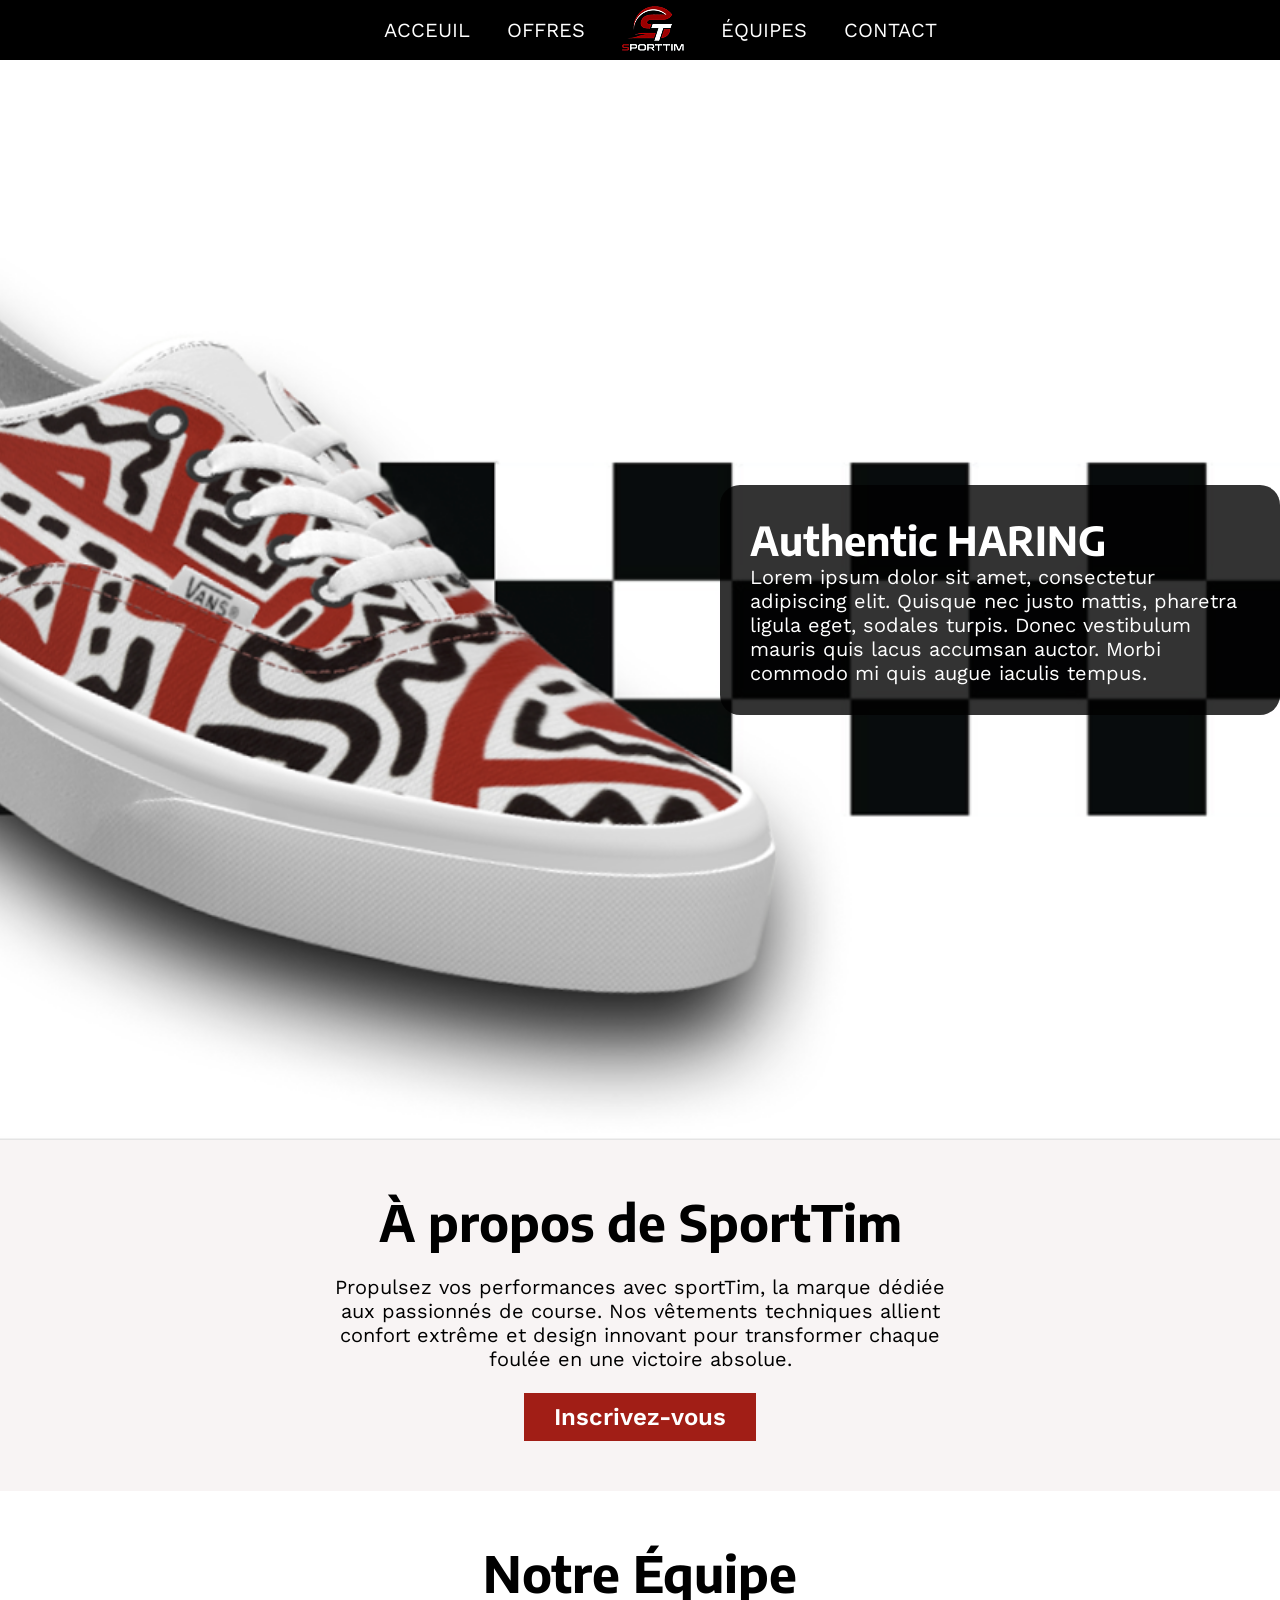
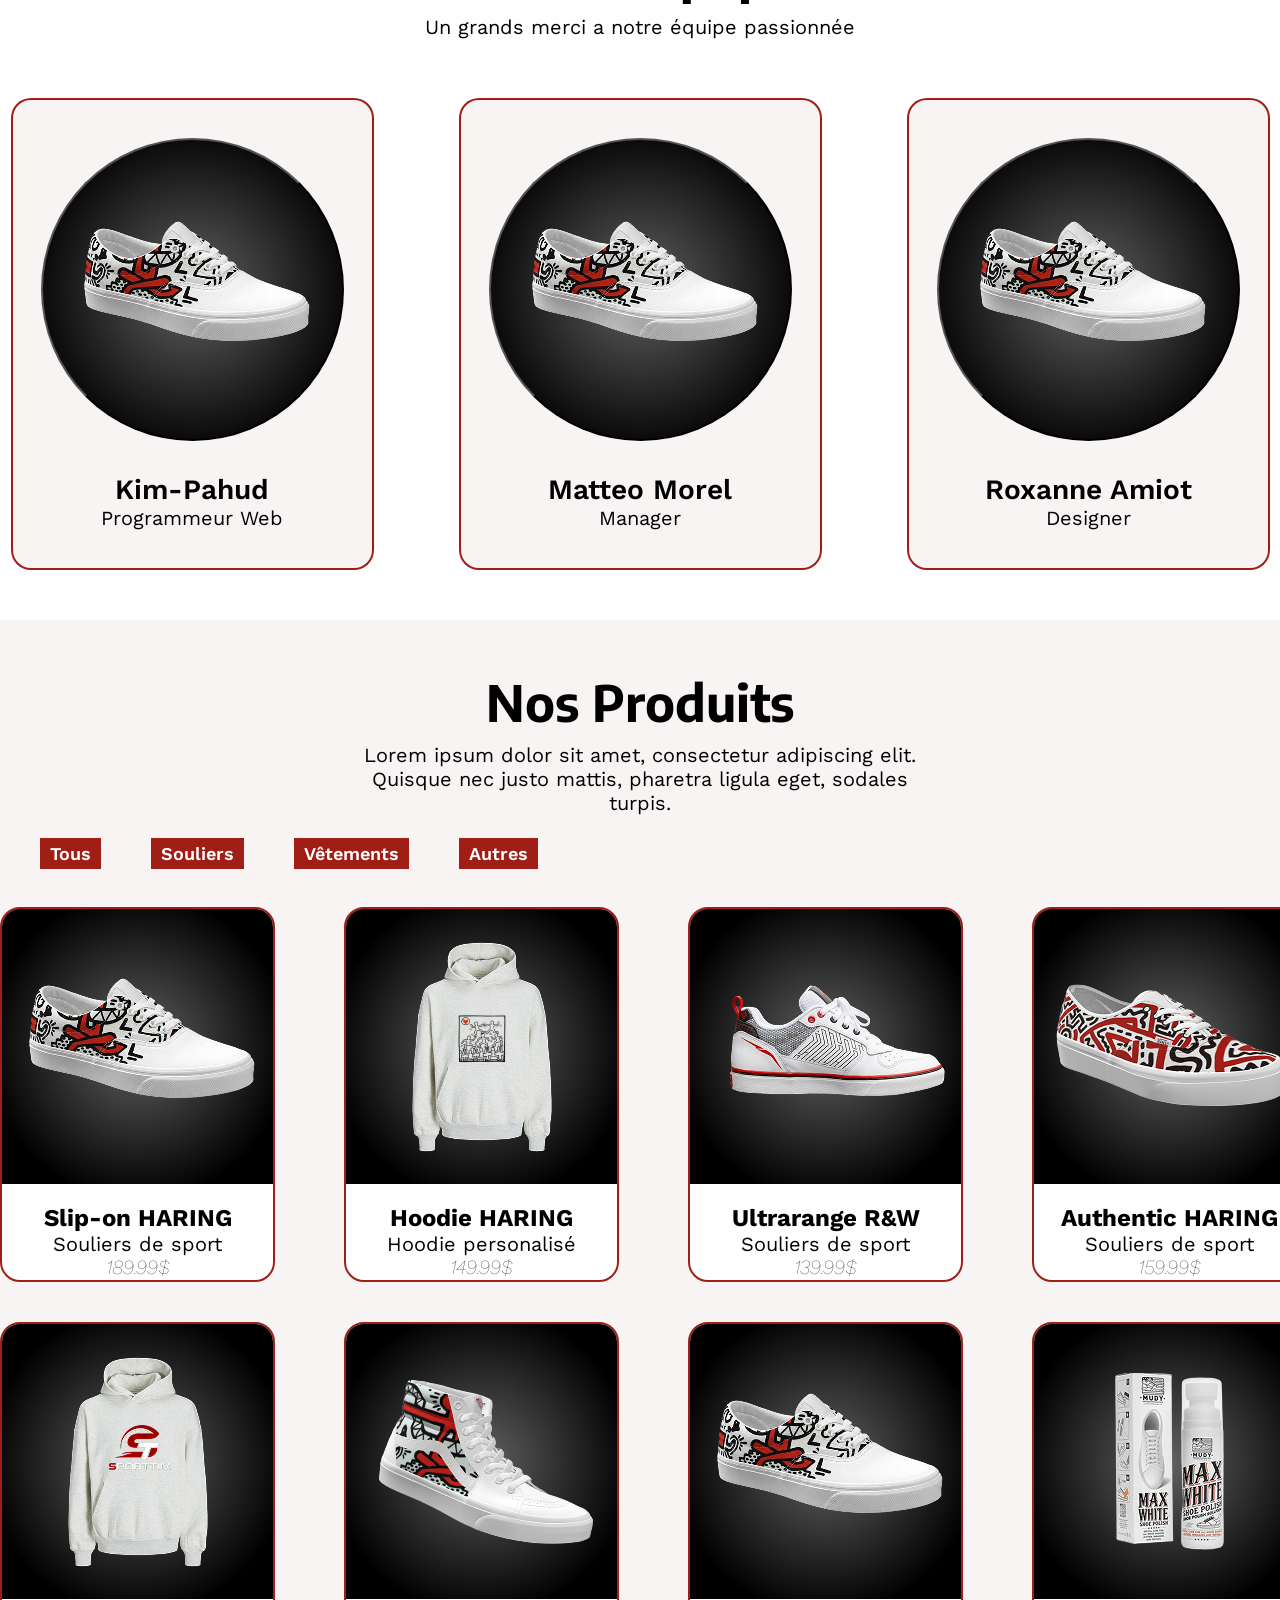
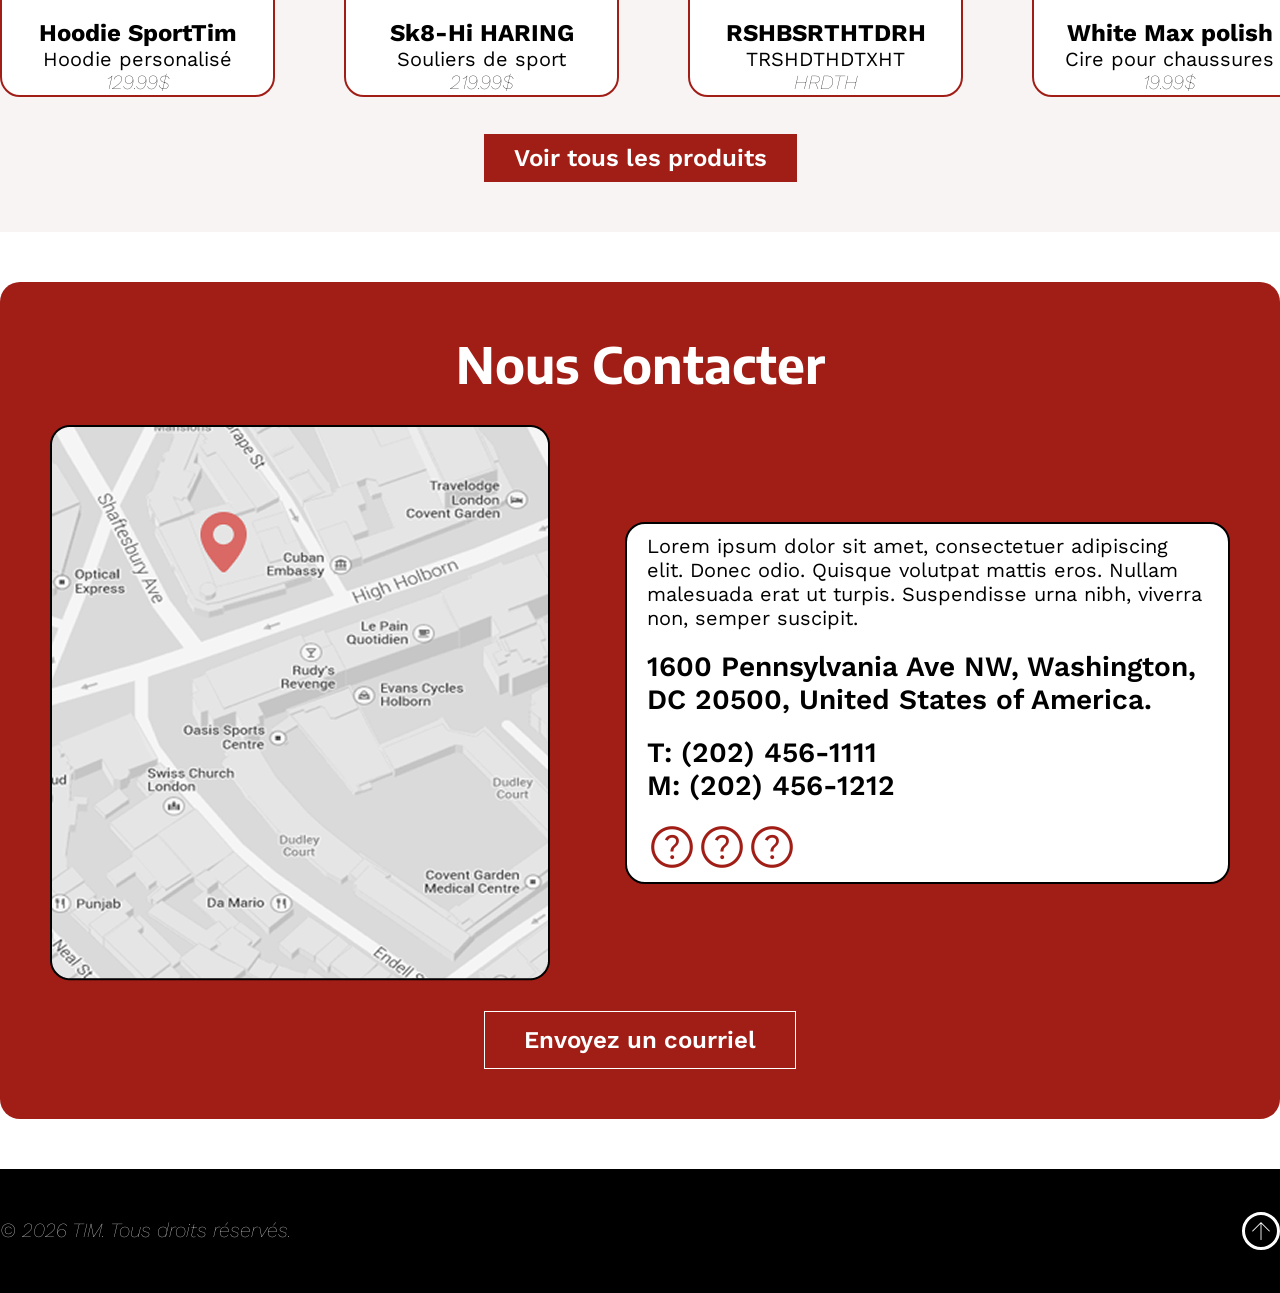
==== commit 8e1e782d: "Progression" ====
--- a/index.html
+++ b/index.html
@@ -127,11 +127,11 @@
             <div class="Aarticlecontainer">
 
                 <a href="fiche-produit.html" class="hvr-bounce-in">
-                    <article class="Acardproduit">
-                        <div class="Acardimage">
+                    <article class="cardproduit">
+                        <div class="Pcardimage">
                             <img src="images/Produit1.png" alt="Slip-on HARING">
                         </div>
-                        <div class="AtextCard">
+                        <div class="PtextCard">
                             <h5>Slip-on HARING</h5>
                             <p>Souliers de sport</p>
                             <p class="p2">189.99$</p>
@@ -143,11 +143,11 @@
 
 
                 <a href="fiche-produit.html" class="hvr-bounce-in">
-                    <article class="Acardproduit">
-                        <div class="Acardimage">
+                    <article class="cardproduit">
+                        <div class="Pcardimage">
                             <img src="images/Produit2.png" alt="Hoodie HARING">
                         </div>
-                        <div class="AtextCard">
+                        <div class="PtextCard">
                             <h5>Hoodie HARING</h5>
                             <p>Hoodie personalisé</p>
                             <p class="p2">149.99$</p>
@@ -159,11 +159,11 @@
 
 
                 <a href="fiche-produit.html" class="hvr-bounce-in">
-                    <article class="Acardproduit">
-                        <div class="Acardimage">
+                    <article class="cardproduit">
+                        <div class="Pcardimage">
                             <img src="images/Produit3.png" alt="Ultrarange R&W">
                         </div>
-                        <div class="AtextCard">
+                        <div class="PtextCard">
                             <h5>Ultrarange R&W</h5>
                             <p>Souliers de sport</p>
                             <p class="p2">139.99$</p>
@@ -175,11 +175,11 @@
 
 
                 <a href="fiche-produit.html" class="hvr-bounce-in">
-                    <article class="Acardproduit">
-                        <div class="Acardimage">
+                    <article class="cardproduit">
+                        <div class="Pcardimage">
                             <img src="images/Produit4.png" alt="Authentic HARING ">
                         </div>
-                        <div class="AtextCard">
+                        <div class="PtextCard">
                             <h5>Authentic HARING</h5>
                             <p>Souliers de sport</p>
                             <p class="p2">159.99$</p>
@@ -191,11 +191,11 @@
 
 
                 <a href="fiche-produit.html" class="hvr-bounce-in">
-                    <article class="Acardproduit">
-                        <div class="Acardimage">
+                    <article class="cardproduit">
+                        <div class="Pcardimage">
                             <img src="images/Produit5.png" alt="Hoodie SportTim">
                         </div>
-                        <div class="AtextCard">
+                        <div class="PtextCard">
                             <h5>Hoodie SportTim</h5>
                             <p>Hoodie personalisé</p>
                             <p class="p2">129.99$</p>
@@ -207,11 +207,11 @@
 
 
                 <a href="fiche-produit.html" class="hvr-bounce-in">
-                    <article class="Acardproduit">
-                        <div class="Acardimage">
+                    <article class="cardproduit">
+                        <div class="Pcardimage">
                             <img src="images/Produit6.png" alt="Sk8-Hi HARING">
                         </div>
-                        <div class="AtextCard">
+                        <div class="PtextCard">
                             <h5>Sk8-Hi HARING</h5>
                             <p>Souliers de sport</p>
                             <p class="p2">219.99$</p>
@@ -223,11 +223,11 @@
 
 
                 <a href="fiche-produit.html" class="hvr-bounce-in">
-                    <article class="Acardproduit">
-                        <div class="Acardimage">
+                    <article class="cardproduit">
+                        <div class="Pcardimage">
                             <img src="images/Produit1.png" alt="">
                         </div>
-                        <div class="AtextCard">
+                        <div class="PtextCard">
                             <h5>RSHBSRTHTDRH</h5>
                             <p>TRSHDTHDTXHT</p>
                             <p class="p2">HRDTH</p>
@@ -239,11 +239,11 @@
 
 
                 <a href="fiche-produit.html" class="hvr-bounce-in">
-                    <article class="Acardproduit">
-                        <div class="Acardimage">
+                    <article class="cardproduit">
+                        <div class="Pcardimage">
                             <img src="images/Produit8.png" alt="White Max polish">
                         </div>
-                        <div class="AtextCard">
+                        <div class="PtextCard">
                             <h5>White Max polish</h5>
                             <p>Cire pour chaussures</p>
                             <p class="p2">19.99$</p>
--- a/css/styles.css
+++ b/css/styles.css
@@ -346,22 +346,22 @@
     transform: scale(1.1);
 }
 
-.Acardproduit {
+.cardproduit {
     background-color: white;
     border-radius: 20px;
     border: #A11E16 2px solid;
     max-width: 275px;
 }
 
-.AtextCard {
+.Pcardproduit p {
+    margin-bottom: 5px;
+}
+
+.PtextCard {
     color: black;
 }
 
-.Acardproduit p {
-    margin-bottom: 5px;
-}
-
-.Acardimage {
+.Pcardimage {
     min-height: 275px;
     background: radial-gradient(56.12% 56.12% at 50% 50%, #616161 0%, #000 100%);
     border-radius: 18px 18px 0 0;
@@ -418,4 +418,80 @@
 
 .mapTextBox li {
     max-height: 50px;
+}
+
+/**--------- PAGE LISTE DES ARTICLES----------**/
+
+
+/**--------- Section Produits mis en avant ----------**/
+
+.LAhero {
+    text-align: center;
+    margin: 50px auto;
+}
+
+.resizer {
+    display: flex;
+    justify-content: flex-start;
+}
+
+.LAhero h1{
+    text-align: start;
+}
+
+.LAhero .wrapper a {
+    display: flex;
+    justify-content: flex-start;
+}
+
+.LAContainer {
+    display: flex;
+    justify-content: flex-start;
+    background-color: #F8F4F4;
+    border-radius: 20px;
+    border: #A11E16 2px solid;
+}
+
+.Hcardproduit {
+    min-height: 275px;
+    background: radial-gradient(56.12% 56.12% at 50% 50%, #616161 0%, #000 100%);
+    border-radius: 18px 0px 0px 18px;
+    display: flex;
+    justify-content: center;
+    align-items: center;
+    aspect-ratio: 1 / 1;
+}
+
+.LAHinfoBox {
+    background-color: rgba(0, 0, 0, 0.8);
+    border-radius: 0px 18px 18px 0px;
+    color: white;
+    padding: 30px;
+    display: flex;
+    justify-content: center;
+    align-items: center;
+    flex-direction: column;
+}
+
+
+
+/**--------- Section Produits liste ----------**/
+
+.LAproduits {
+    text-align: center;
+    background-color: white;
+}
+
+.LAarticlecontainer {
+    display: grid;
+    grid-template-columns: 1fr 1fr 1fr;
+    row-gap: 40px;
+    column-gap: 69px;
+    margin: 38px 0px;
+}
+
+.LAPtextCard {
+    color: black;
+    background-color: #F8F4F4;
+    border-radius: 0px 0px 18px 18px;
 }
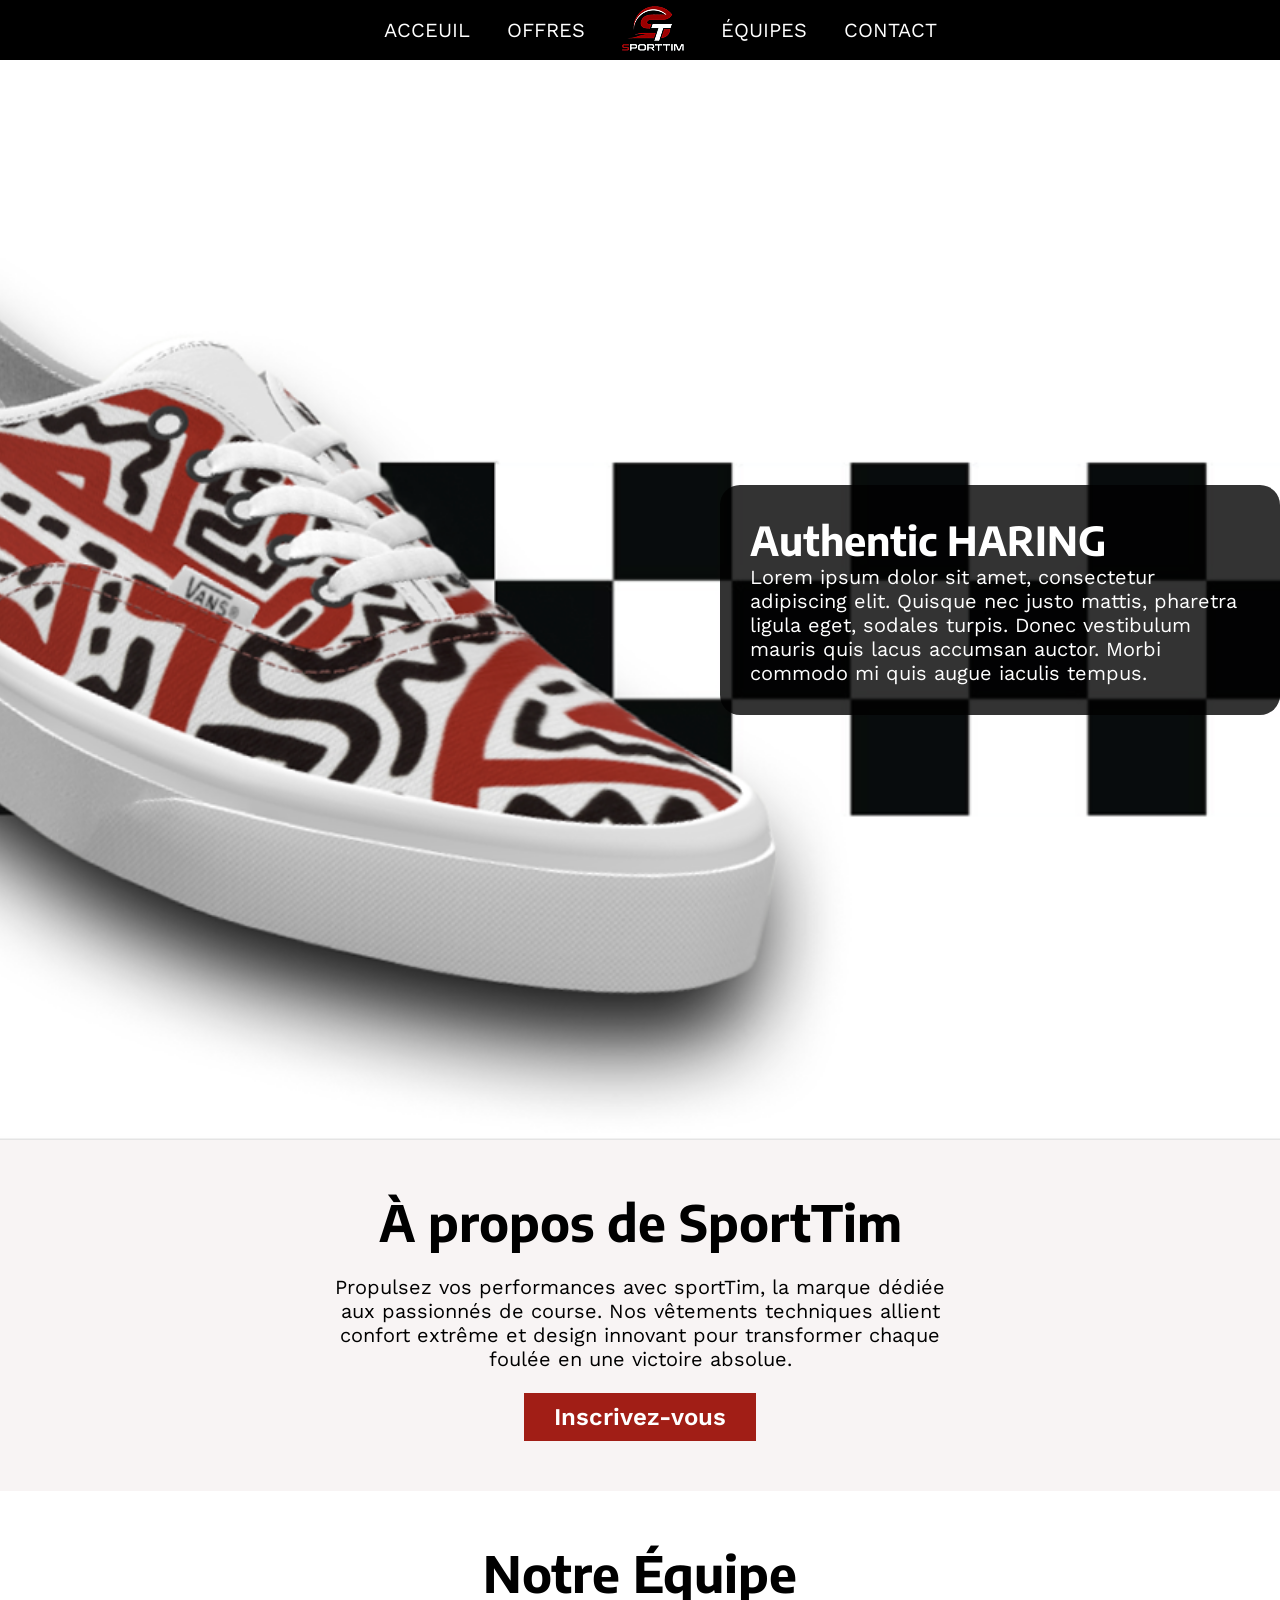
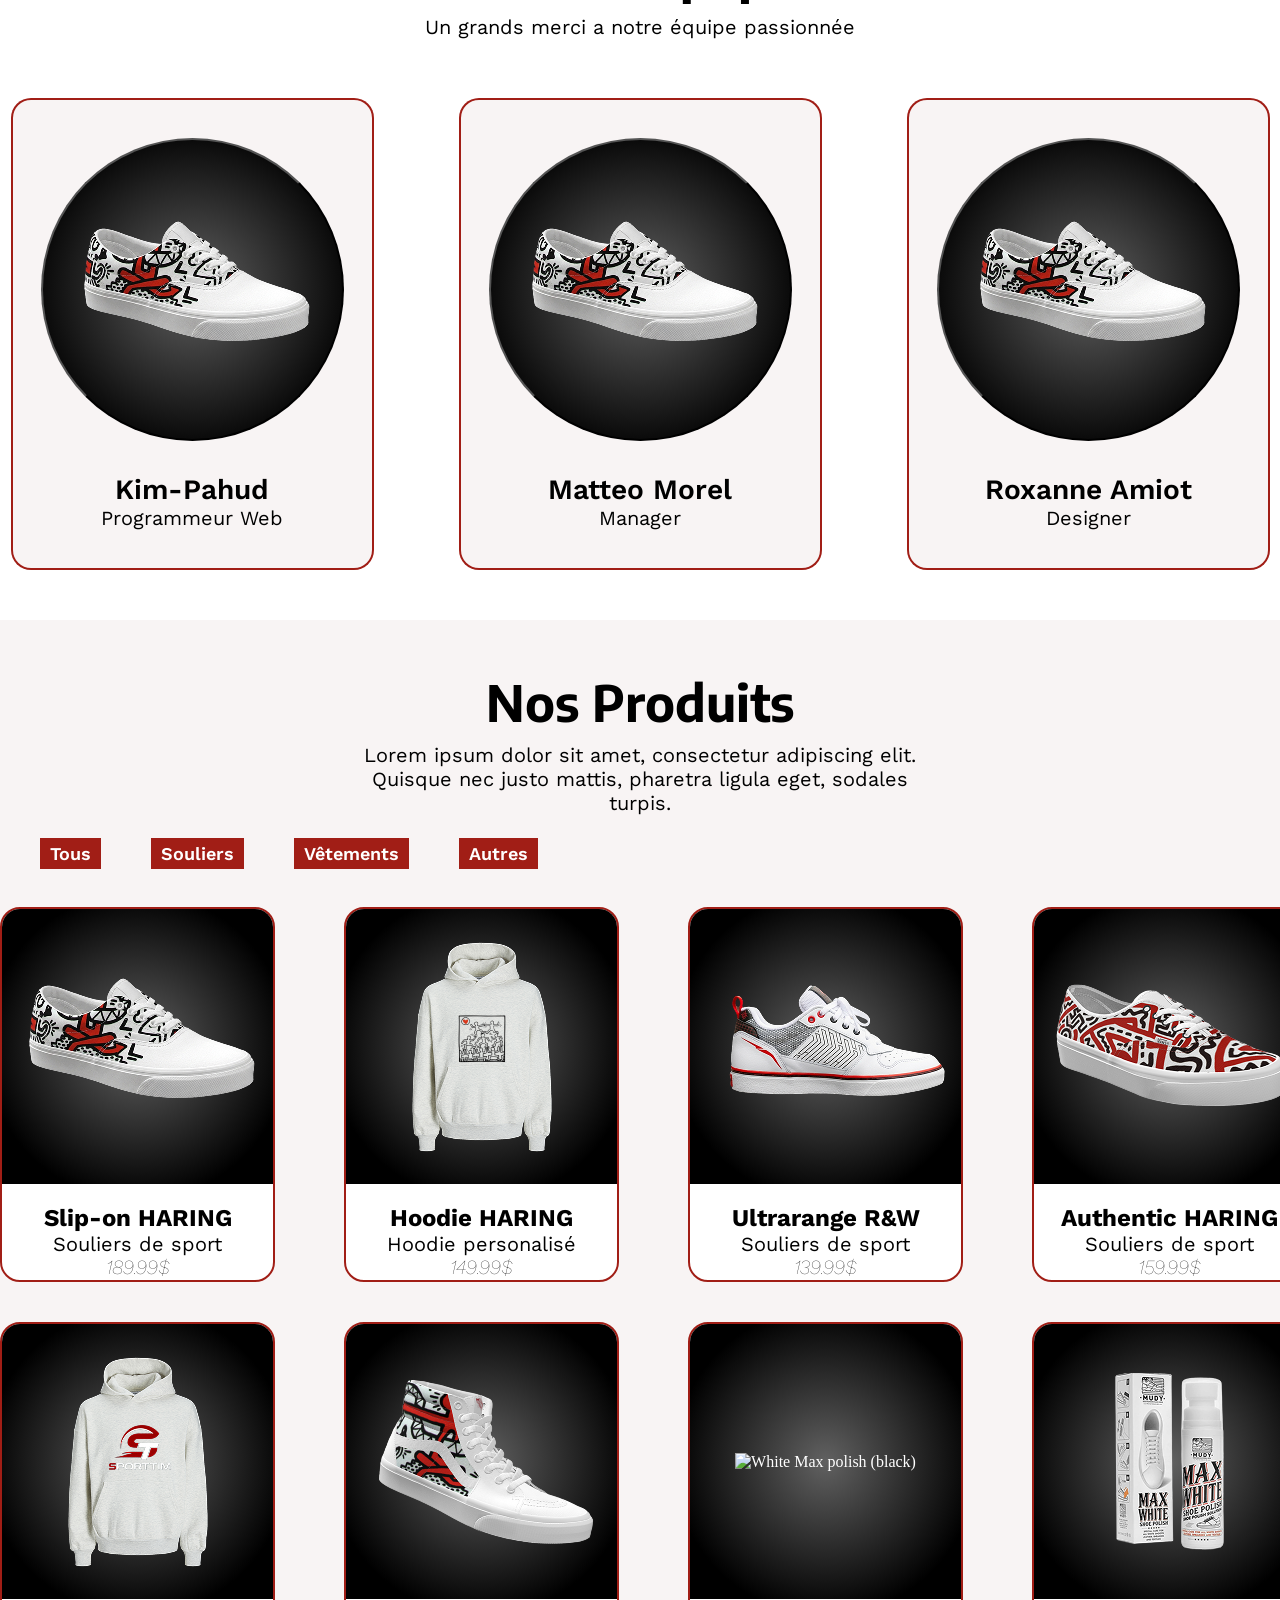
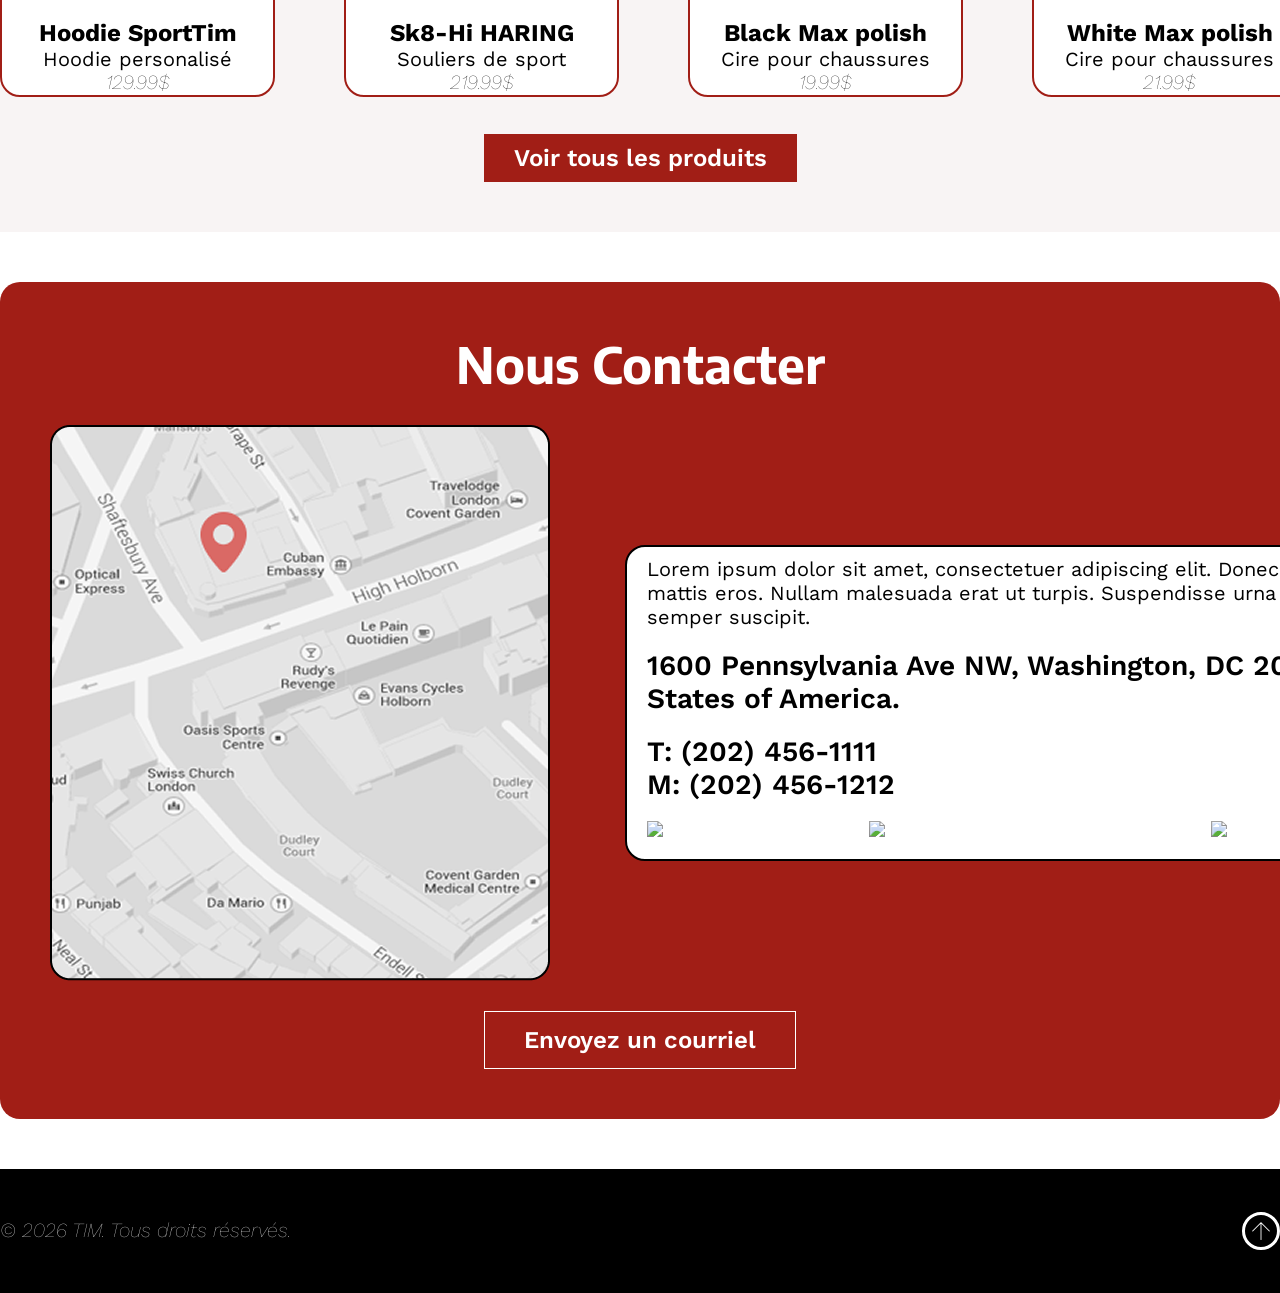
==== commit bbc56b68: "progress" ====
--- a/index.html
+++ b/index.html
@@ -31,7 +31,7 @@
                     <li><a href="index.html" class="hvr-underline-from-center">
                             <p>acceuil</p>
                         </a></li>
-                    <li><a href="#offres" class="hvr-underline-from-center">
+                    <li><a href="liste-articles.html" class="hvr-underline-from-center">
                             <p>offres</p>
                         </a></li>
                     <li><a class="navlogo hvr-grow" href="index.html"><img src="images/Logo.png" alt="logo"></a></li>
@@ -222,15 +222,15 @@
 
 
 
-                <a href="fiche-produit.html" class="hvr-bounce-in">
-                    <article class="cardproduit">
-                        <div class="Pcardimage">
-                            <img src="images/Produit1.png" alt="">
-                        </div>
-                        <div class="PtextCard">
-                            <h5>RSHBSRTHTDRH</h5>
-                            <p>TRSHDTHDTXHT</p>
-                            <p class="p2">HRDTH</p>
+                <a href="fiche-produit.html" class="hvr-bounce-in"> 
+                    <article class="cardproduit">
+                        <div class="Pcardimage">
+                            <img src="images/Produit7.png" alt="White Max polish (black)">
+                        </div>
+                        <div class="PtextCard">
+                            <h5>Black Max polish</h5>
+                            <p>Cire pour chaussures</p>
+                            <p class="p2">19.99$</p>
                         </div>
                     </article>
                 </a>
@@ -246,7 +246,7 @@
                         <div class="PtextCard">
                             <h5>White Max polish</h5>
                             <p>Cire pour chaussures</p>
-                            <p class="p2">19.99$</p>
+                            <p class="p2">21.99$</p>
                         </div>
                     </article>
                 </a>
@@ -282,22 +282,13 @@
                         <nav>
                             <ul>
                                 <li>
-                                    <a href=""><span class="material-symbols-outlined">
-                                            help
-                                        </span><!-- social media icon 1-->
-                                    </a>
+                                    <a href=""><img src="images/IconFacebook.png" class="material-symbols-outlined" alt="Icone facebook"></a>
                                 </li>
                                 <li>
-                                    <a href=""><span class="material-symbols-outlined">
-                                            help
-                                        </span><!-- social media icon 2-->
-                                    </a>
+                                    <a href=""><img src="images/IconTwitter.png" class="material-symbols-outlined" alt="Icone twitter"></a>
                                 </li>
                                 <li>
-                                    <a href=""><span class="material-symbols-outlined">
-                                            help
-                                        </span><!-- social media icon 3-->
-                                    </a>
+                                    <a href=""><img src="images/IconInsta.png" class="material-symbols-outlined" alt="Icone instagram"></a>
                                 </li>
                             </ul>
                         </nav>
--- a/css/styles.css
+++ b/css/styles.css
@@ -351,6 +351,7 @@
     border-radius: 20px;
     border: #A11E16 2px solid;
     max-width: 275px;
+    min-width: 275px;
 }
 
 .Pcardproduit p {
@@ -374,9 +375,8 @@
 /**---------section localisation----------**/
 
 
-.Alocalisation .material-symbols-outlined {
-    color: #A11E16;
-    font-size: 50px;
+.Alocalisation ul{
+    gap: 30px;
 }
 
 .mapBigBox {
@@ -427,16 +427,17 @@
 
 .LAhero {
     text-align: center;
-    margin: 50px auto;
-}
-
-.resizer {
+    background-color: #F8F4F4;
+}
+
+.LAresizer {
     display: flex;
     justify-content: flex-start;
 }
 
 .LAhero h1{
     text-align: start;
+    padding: 30px 0px;
 }
 
 .LAhero .wrapper a {
@@ -444,35 +445,39 @@
     justify-content: flex-start;
 }
 
-.LAContainer {
+.LAHContainer {
     display: flex;
     justify-content: flex-start;
     background-color: #F8F4F4;
     border-radius: 20px;
     border: #A11E16 2px solid;
+    margin-bottom: 50px;
 }
 
 .Hcardproduit {
-    min-height: 275px;
+    min-height: 325px;
     background: radial-gradient(56.12% 56.12% at 50% 50%, #616161 0%, #000 100%);
     border-radius: 18px 0px 0px 18px;
     display: flex;
     justify-content: center;
     align-items: center;
     aspect-ratio: 1 / 1;
+}
+
+.Hcardproduit img{
+    transform: scale(1.4);
 }
 
 .LAHinfoBox {
     background-color: rgba(0, 0, 0, 0.8);
     border-radius: 0px 18px 18px 0px;
     color: white;
-    padding: 30px;
+    padding: 50px;
     display: flex;
     justify-content: center;
     align-items: center;
     flex-direction: column;
 }
-
 
 
 /**--------- Section Produits liste ----------**/
@@ -480,6 +485,10 @@
 .LAproduits {
     text-align: center;
     background-color: white;
+}
+
+.LAproduits h1{
+    margin: 40px 0px;
 }
 
 .LAarticlecontainer {
@@ -487,7 +496,7 @@
     grid-template-columns: 1fr 1fr 1fr;
     row-gap: 40px;
     column-gap: 69px;
-    margin: 38px 0px;
+    margin-bottom: 50px;
 }
 
 .LAPtextCard {
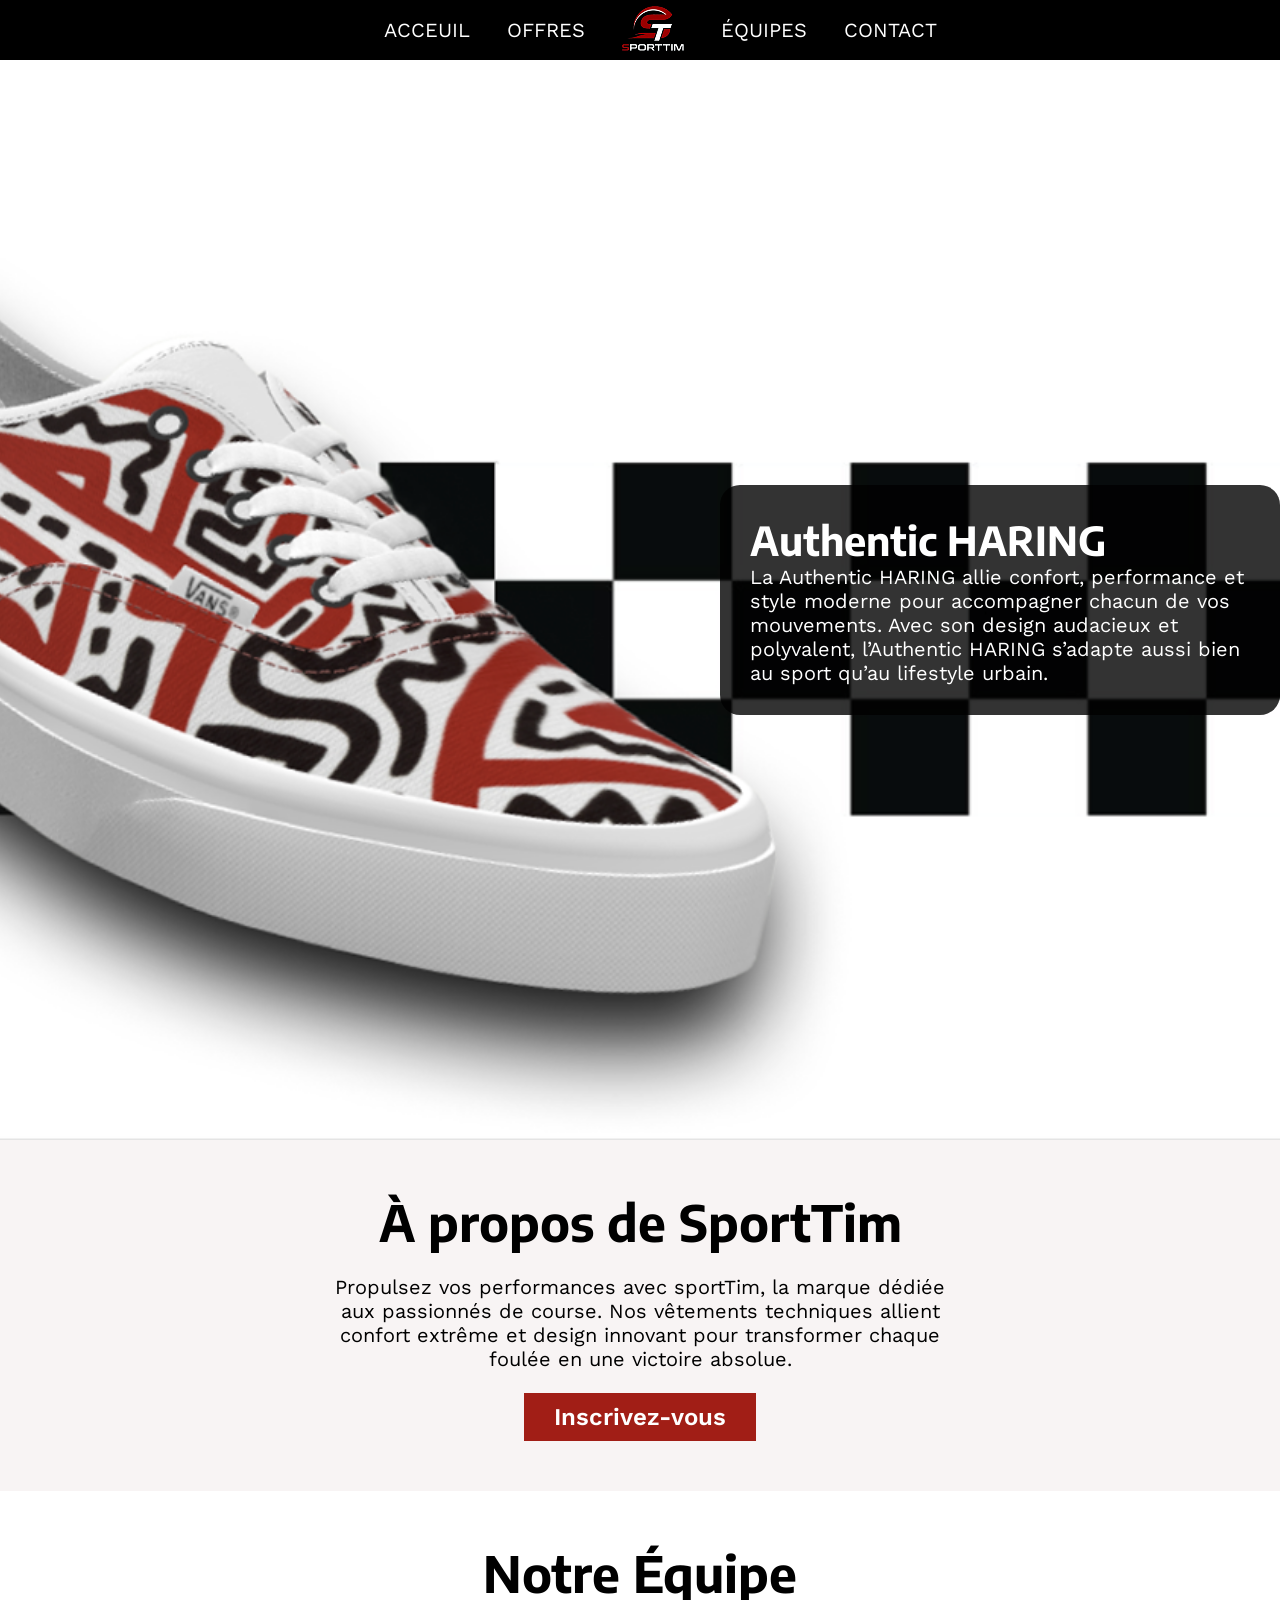
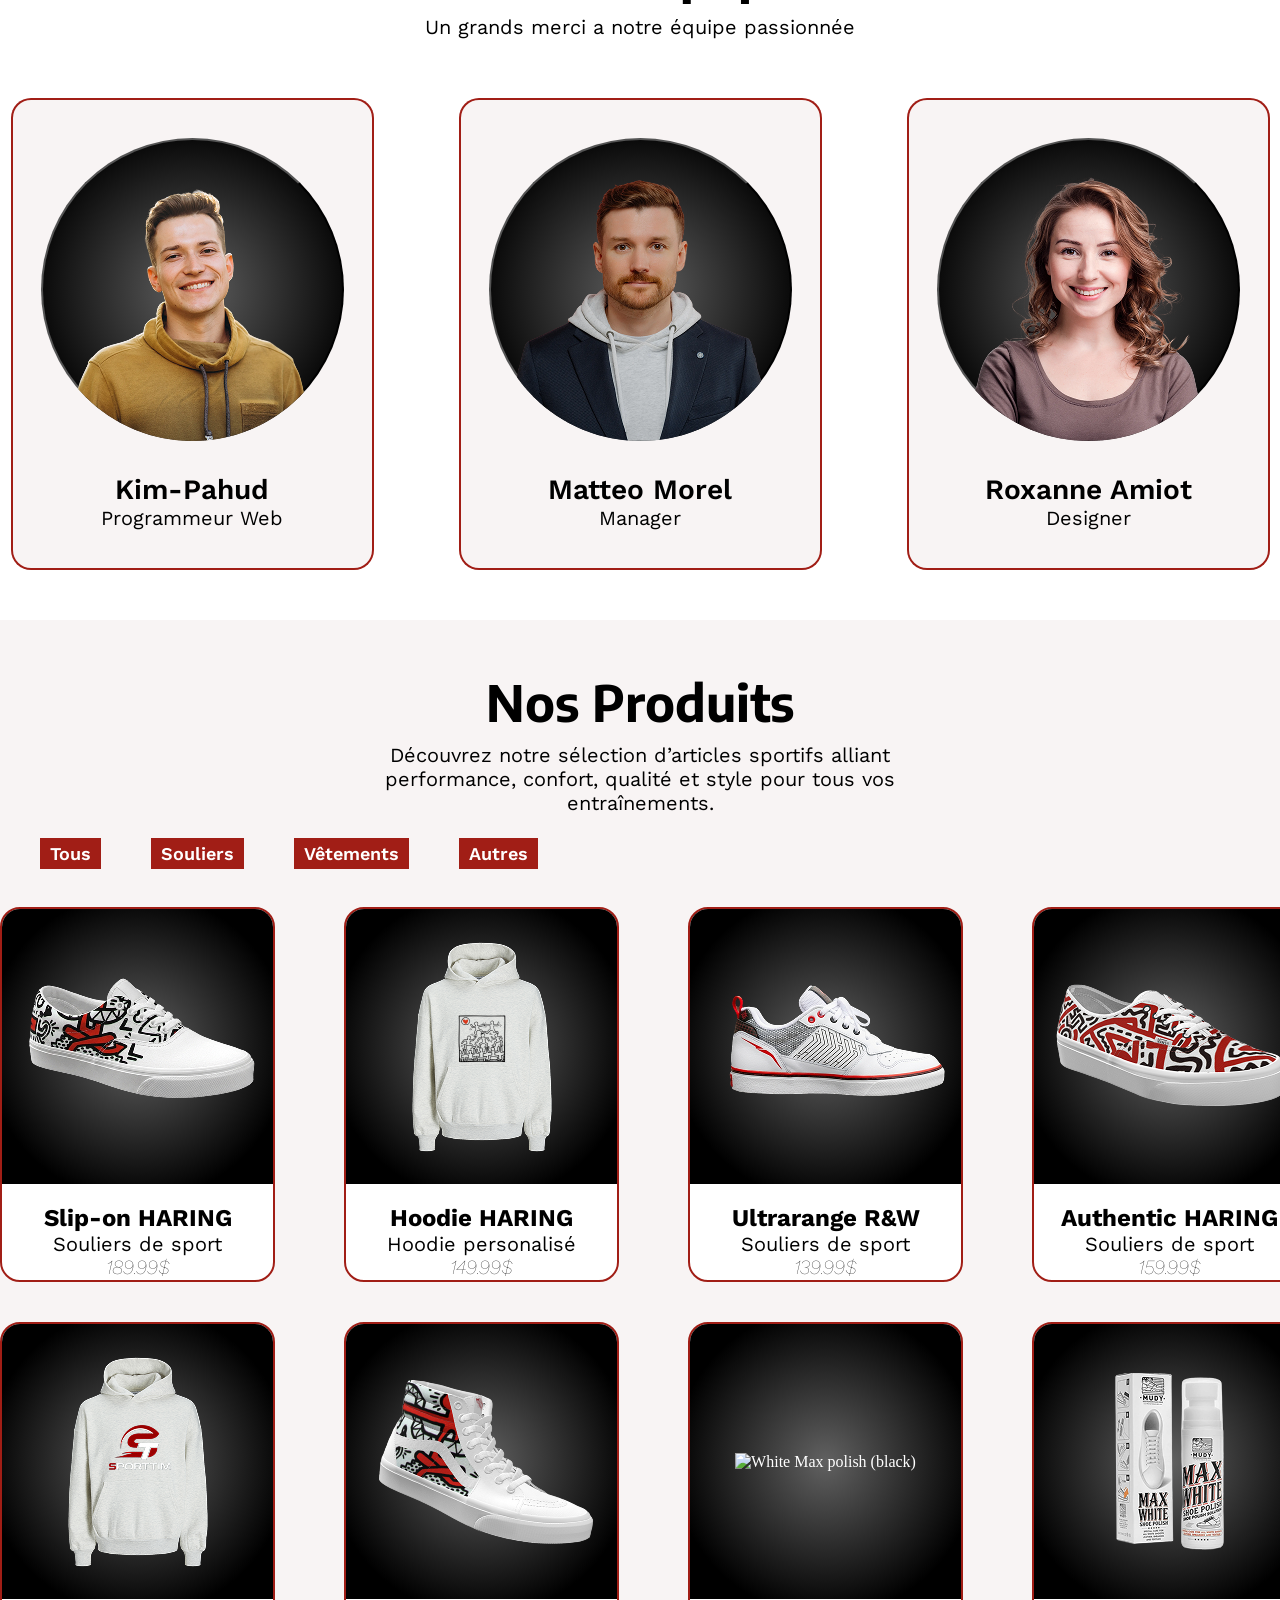
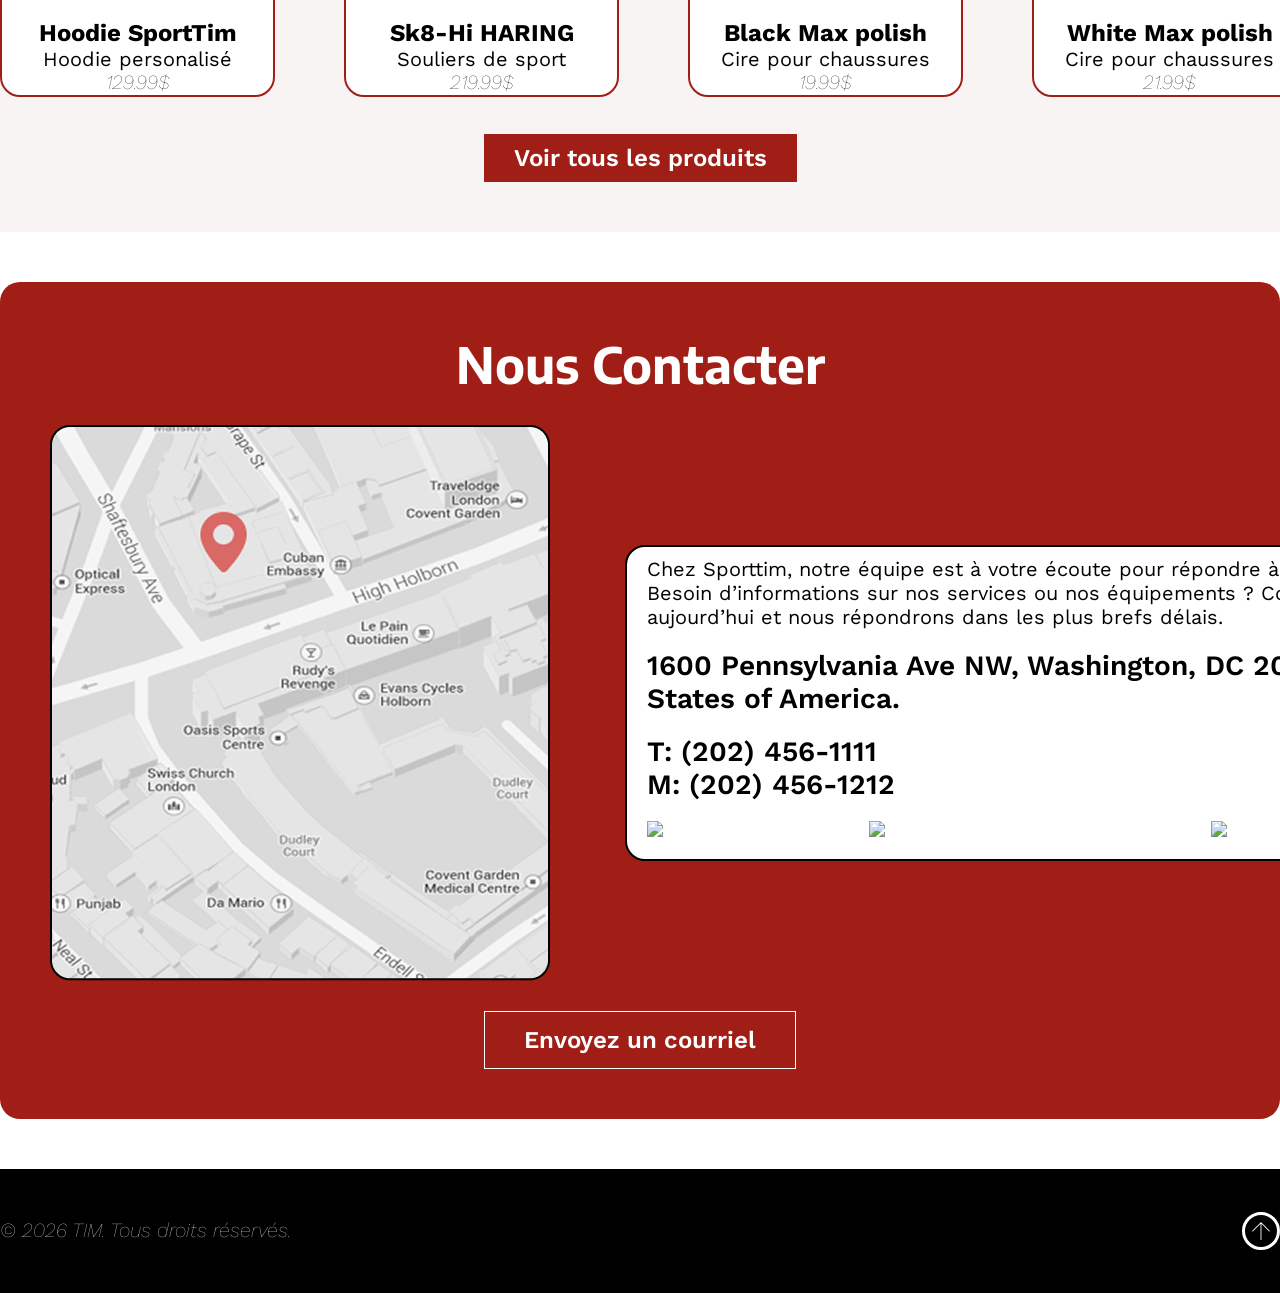
==== commit 4ba8ffa2: "Site fin" ====
--- a/index.html
+++ b/index.html
@@ -51,9 +51,7 @@
             <div class="HinfoBox">
                 <h4>Authentic HARING</h4>
                 <p>
-                    Lorem ipsum dolor sit amet, consectetur adipiscing elit. Quisque nec justo mattis, pharetra ligula
-                    eget, sodales turpis. Donec vestibulum mauris quis lacus accumsan auctor. Morbi commodo mi quis
-                    augue iaculis tempus.
+                    La Authentic HARING allie confort, performance et style moderne pour accompagner chacun de vos mouvements. Avec son design audacieux et polyvalent, l’Authentic HARING s’adapte aussi bien au sport qu’au lifestyle urbain.
                 </p>
             </div>
         </div>
@@ -80,6 +78,7 @@
 
                 <article class="Acardteam">
                     <button class="teamImageContainer hvr-grow">
+                        <img src="images/teamemeber1.png" alt="kim pahud">
                     </button>
                     <h3>Kim-Pahud</h3>
                     <p>Programmeur Web</p>
@@ -87,6 +86,7 @@
 
                 <article class="Acardteam">
                     <button class="teamImageContainer hvr-grow">
+                        <img src="images/teammember2.png" alt="matteo morel">
                     </button>
                     <h3>Matteo Morel</h3>
                     <p>Manager</p>
@@ -94,6 +94,7 @@
 
                 <article class="Acardteam">
                     <button class="teamImageContainer hvr-grow">
+                        <img src="images/teammember3.png" alt="Roxanne">
                     </button>
                     <h3>Roxanne Amiot</h3>
                     <p>Designer</p>
@@ -106,8 +107,7 @@
     <section class="Aproduits" id="offres">
         <div class="wrapper">
             <h1>Nos Produits</h1>
-            <p>Lorem ipsum dolor sit amet, consectetur adipiscing elit. Quisque nec justo mattis, pharetra ligula eget,
-                sodales turpis. </p>
+            <p>Découvrez notre sélection d’articles sportifs alliant performance, confort, qualité et style pour tous vos entraînements.</p>
             <nav>
                 <ul>
                     <li><button class="BTstyle3 hvr-grow">
@@ -270,9 +270,7 @@
                 <div class="mapettext">
                     <img src="images/Map.png" alt="google map screen">
                     <div class="mapTextBox">
-                        <p>Lorem ipsum dolor sit amet, consectetuer adipiscing elit. Donec odio. Quisque volutpat mattis
-                            eros.
-                            Nullam malesuada erat ut turpis. Suspendisse urna nibh, viverra non, semper suscipit.</p>
+                        <p>Chez Sporttim, notre équipe est à votre écoute pour répondre à toutes vos questions. Besoin d’informations sur nos services ou nos équipements ? Contactez-nous dès aujourd’hui et nous répondrons dans les plus brefs délais.</p>
                         <h3>1600 Pennsylvania Ave NW, Washington,
                             DC 20500, United States of America.
                         </h3>
--- a/css/styles.css
+++ b/css/styles.css
@@ -281,25 +281,31 @@
     margin-bottom: 50px;
 }
 
+.Acardteam {
+    background-color: #F8F4F4;
+    box-shadow: inset 0 0 0 2px #A11E16;
+    padding: 40px 10px;
+    border-radius: 20px;
+    min-width: 363px;
+    display: flex;
+    flex-direction: column;
+    align-items: center;
+}
+
 .teamImageContainer {
     background:
-        url(../images/Produit1.png) center no-repeat,
         radial-gradient(56.12% 56.12% at 50% 50%, #616161 0%, #000 100%);
     border-radius: 100vw;
     padding: 0px;
     cursor: pointer;
     width: 303px;
     height: 303px;
-
-}
-
-.Acardteam {
-    background-color: #F8F4F4;
-    box-shadow: inset 0 0 0 2px #A11E16;
-    padding: 40px 10px;
-    border-radius: 20px;
-    min-width: 363px;
-}
+    display: flex;
+    justify-content: center;
+    align-items: center;
+
+}
+
 
 /**---------section produits----------**/
 
@@ -352,6 +358,7 @@
     border: #A11E16 2px solid;
     max-width: 275px;
     min-width: 275px;
+    text-align: center;
 }
 
 .Pcardproduit p {
@@ -503,4 +510,71 @@
     color: black;
     background-color: #F8F4F4;
     border-radius: 0px 0px 18px 18px;
+}
+
+
+
+/**--------- PAGE FICHE-PRODUIT----------**/
+
+.FP h3{
+    margin-bottom: 5px;
+}
+
+
+/**--------- Section hero ----------**/
+
+.FPhero{
+    padding: 20px 0 50px;
+}
+
+.FPhero img{
+    scale: 3;
+    aspect-ratio: 275/129;
+}
+
+.FPhero .Pcardimage{
+    aspect-ratio: 1/0.5;
+    border-radius: 20px;
+    margin: 30px 0px 30px;
+}
+
+.FPbutton{
+    display: flex;
+    justify-content: center;
+    margin: 30px 0 0;
+}
+
+.description{
+    display: flex;
+    flex-direction: column;
+    gap: 20px;
+    text-align: center;
+}
+
+/**--------- Section fabriquant ----------**/
+
+.FPfabriquant{
+    padding: 50px 0;
+    background-color: #F8F4F4;
+    text-align: center;
+}
+.FPfabriquant a{
+    color: black;
+}
+
+/**--------- Section recommendations ----------**/
+
+.FPrecommendations{
+    text-align: left;
+}
+
+.FPrecommendations h3{
+    margin: 50px 0px 30px;
+}
+
+.FPrecommendations .cardcontainer{
+    display: flex;
+    justify-content: flex-start;
+    gap: 35px;
+    margin-bottom: 30px;
 }
